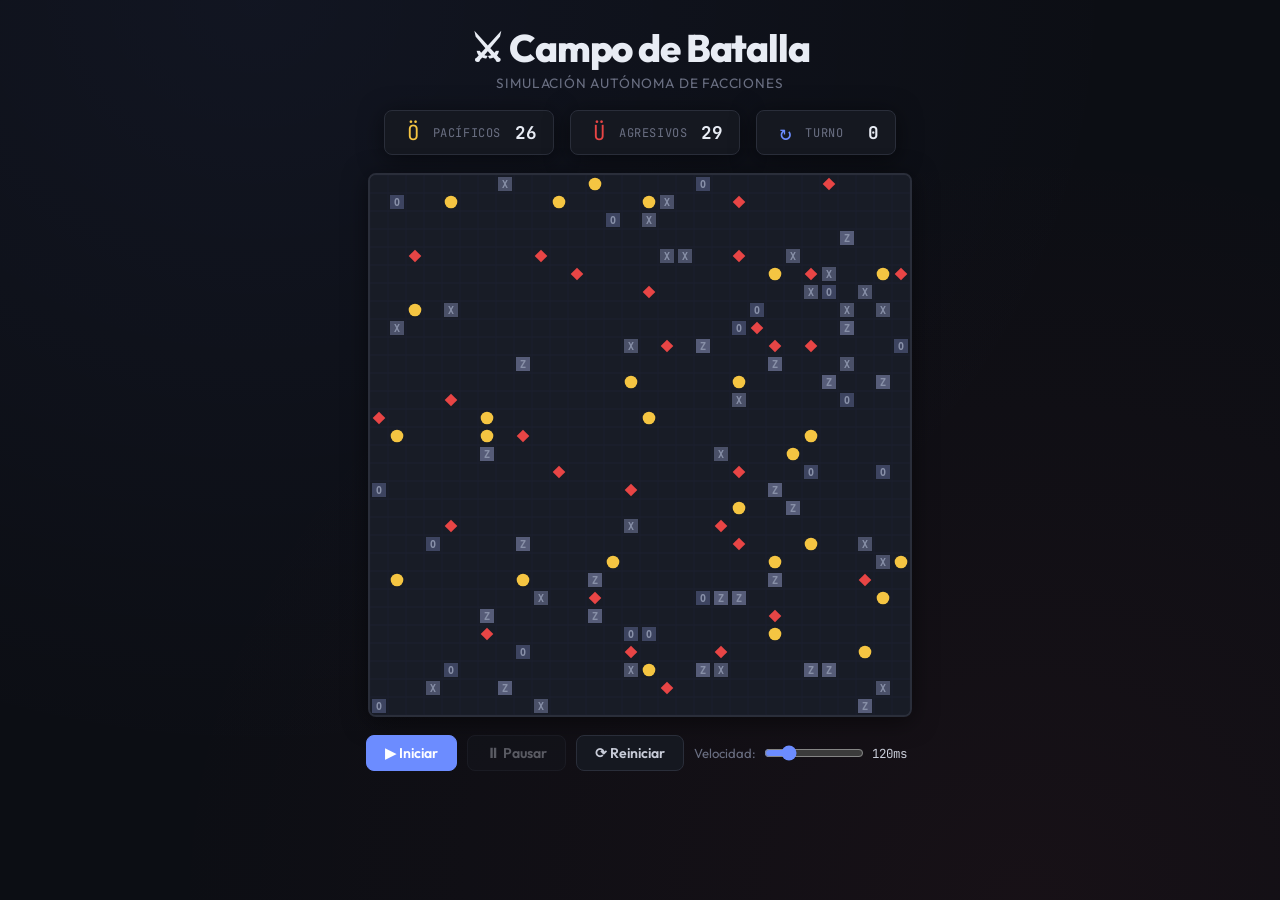
==== index.html @ 3de3e0c7 "first commit" ====
<!DOCTYPE html>
<html lang="es">
<head>
    <meta charset="UTF-8">
    <meta name="viewport" content="width=device-width, initial-scale=1.0">
    <title>Campo de Batalla — Simulación</title>
    <link rel="stylesheet" href="styles.css">
</head>
<body>
    <div id="app">
        <header id="cabecera">
            <h1>⚔ Campo de Batalla</h1>
            <p class="subtitulo">Simulación autónoma de facciones</p>
        </header>

        <div id="panel-info">
            <div class="stat stat-buenos">
                <span class="stat-icono">Ö</span>
                <span class="stat-label">Pacíficos</span>
                <span id="cont-buenos" class="stat-valor">0</span>
            </div>
            <div class="stat stat-malos">
                <span class="stat-icono">Ü</span>
                <span class="stat-label">Agresivos</span>
                <span id="cont-malos" class="stat-valor">0</span>
            </div>
            <div class="stat stat-turno">
                <span class="stat-icono">↻</span>
                <span class="stat-label">Turno</span>
                <span id="cont-turno" class="stat-valor">0</span>
            </div>
        </div>

        <canvas id="tablero"></canvas>

        <div id="controles">
            <button id="btn-inicio" class="btn btn-primario">▶ Iniciar</button>
            <button id="btn-pausa" class="btn" disabled>⏸ Pausar</button>
            <button id="btn-reiniciar" class="btn">⟳ Reiniciar</button>
            <div class="control-velocidad">
                <label for="velocidad">Velocidad:</label>
                <input type="range" id="velocidad" min="20" max="500" value="120" step="10">
                <span id="vel-valor">120ms</span>
            </div>
        </div>

        <div id="mensaje-final" class="oculto"></div>
    </div>

    <script src="main.js"></script>
</body>
</html>
---- styles.css ----
/* styles.css — Campo de Batalla */

/* ============================
   Tipografía y variables
   ============================ */
@import url('https://fonts.googleapis.com/css2?family=JetBrains+Mono:wght@400;700&family=Outfit:wght@400;600;800&display=swap');

:root {
    --color-fondo: #0c0e14;
    --color-superficie: #151820;
    --color-borde: #2a2e3a;
    --color-texto: #c8ccd8;
    --color-titulo: #e8ecf4;
    --color-buenos: #f5c542;
    --color-buenos-brillo: #ffe066;
    --color-malos: #e84545;
    --color-malos-brillo: #ff6b6b;
    --color-obstaculo: #4a5068;
    --color-vacio: #181c26;
    --color-celda-borde: #1e2230;
    --color-acento: #6c8cff;
    --radio: 8px;
    --sombra: 0 4px 24px rgba(0,0,0,0.5);
}

* {
    margin: 0;
    padding: 0;
    box-sizing: border-box;
}

body {
    font-family: 'Outfit', sans-serif;
    background: var(--color-fondo);
    color: var(--color-texto);
    min-height: 100vh;
    display: flex;
    justify-content: center;
    align-items: flex-start;
    padding: 24px 12px;
    background-image:
        radial-gradient(ellipse at 20% 0%, rgba(108,140,255,0.06) 0%, transparent 60%),
        radial-gradient(ellipse at 80% 100%, rgba(232,69,69,0.05) 0%, transparent 60%);
}

/* ============================
   Contenedor principal
   ============================ */
#app {
    display: flex;
    flex-direction: column;
    align-items: center;
    gap: 18px;
    max-width: 700px;
    width: 100%;
}

/* ============================
   Cabecera
   ============================ */
#cabecera {
    text-align: center;
}

#cabecera h1 {
    font-family: 'Outfit', sans-serif;
    font-weight: 800;
    font-size: clamp(1.6rem, 4vw, 2.4rem);
    color: var(--color-titulo);
    letter-spacing: -0.03em;
}

.subtitulo {
    font-size: 0.85rem;
    color: #6a6f82;
    margin-top: 2px;
    letter-spacing: 0.06em;
    text-transform: uppercase;
}

/* ============================
   Panel de estadísticas
   ============================ */
#panel-info {
    display: flex;
    gap: 16px;
    flex-wrap: wrap;
    justify-content: center;
}

.stat {
    display: flex;
    align-items: center;
    gap: 8px;
    background: var(--color-superficie);
    border: 1px solid var(--color-borde);
    border-radius: var(--radio);
    padding: 8px 16px;
    font-family: 'JetBrains Mono', monospace;
    font-size: 0.9rem;
    box-shadow: var(--sombra);
}

.stat-icono {
    font-size: 1.3rem;
    width: 24px;
    text-align: center;
}

.stat-buenos .stat-icono { color: var(--color-buenos); }
.stat-malos .stat-icono  { color: var(--color-malos); }
.stat-turno .stat-icono  { color: var(--color-acento); }

.stat-label {
    color: #6a6f82;
    font-size: 0.75rem;
    text-transform: uppercase;
    letter-spacing: 0.05em;
}

.stat-valor {
    font-weight: 700;
    font-size: 1.1rem;
    color: var(--color-titulo);
    min-width: 28px;
    text-align: right;
}

/* ============================
   Canvas del tablero
   ============================ */
#tablero {
    border: 2px solid var(--color-borde);
    border-radius: var(--radio);
    box-shadow: var(--sombra);
    background: var(--color-vacio);
    max-width: 100%;
    cursor: default;
    image-rendering: pixelated;
}

/* ============================
   Controles
   ============================ */
#controles {
    display: flex;
    gap: 10px;
    flex-wrap: wrap;
    align-items: center;
    justify-content: center;
}

.btn {
    font-family: 'Outfit', sans-serif;
    font-weight: 600;
    font-size: 0.88rem;
    border: 1px solid var(--color-borde);
    border-radius: var(--radio);
    background: var(--color-superficie);
    color: var(--color-texto);
    padding: 8px 18px;
    cursor: pointer;
    transition: background 0.15s, border-color 0.15s, color 0.15s;
}

.btn:hover:not(:disabled) {
    background: #1e2230;
    border-color: #3a3f52;
    color: var(--color-titulo);
}

.btn:disabled {
    opacity: 0.4;
    cursor: not-allowed;
}

.btn-primario {
    background: var(--color-acento);
    color: #fff;
    border-color: var(--color-acento);
}

.btn-primario:hover:not(:disabled) {
    background: #5a7aee;
    border-color: #5a7aee;
    color: #fff;
}

.control-velocidad {
    display: flex;
    align-items: center;
    gap: 8px;
    font-size: 0.82rem;
    color: #6a6f82;
}

.control-velocidad input[type="range"] {
    accent-color: var(--color-acento);
    width: 100px;
}

#vel-valor {
    font-family: 'JetBrains Mono', monospace;
    font-size: 0.78rem;
    min-width: 42px;
    color: var(--color-texto);
}

/* ============================
   Mensaje final
   ============================ */
#mensaje-final {
    font-weight: 700;
    font-size: 1.2rem;
    padding: 14px 28px;
    border-radius: var(--radio);
    text-align: center;
    animation: aparecer 0.4s ease-out;
}

#mensaje-final.oculto {
    display: none;
}

#mensaje-final.victoria-buenos {
    color: var(--color-buenos);
    background: rgba(245,197,66,0.1);
    border: 1px solid rgba(245,197,66,0.3);
}

#mensaje-final.victoria-malos {
    color: var(--color-malos);
    background: rgba(232,69,69,0.1);
    border: 1px solid rgba(232,69,69,0.3);
}

#mensaje-final.empate {
    color: var(--color-acento);
    background: rgba(108,140,255,0.1);
    border: 1px solid rgba(108,140,255,0.3);
}

@keyframes aparecer {
    from { opacity: 0; transform: translateY(8px); }
    to   { opacity: 1; transform: translateY(0); }
}

/* ============================
   Responsivo
   ============================ */
@media (max-width: 500px) {
    body { padding: 12px 6px; }
    .stat { padding: 6px 10px; font-size: 0.8rem; }
    .btn { padding: 6px 12px; font-size: 0.8rem; }
    .control-velocidad input[type="range"] { width: 70px; }
}
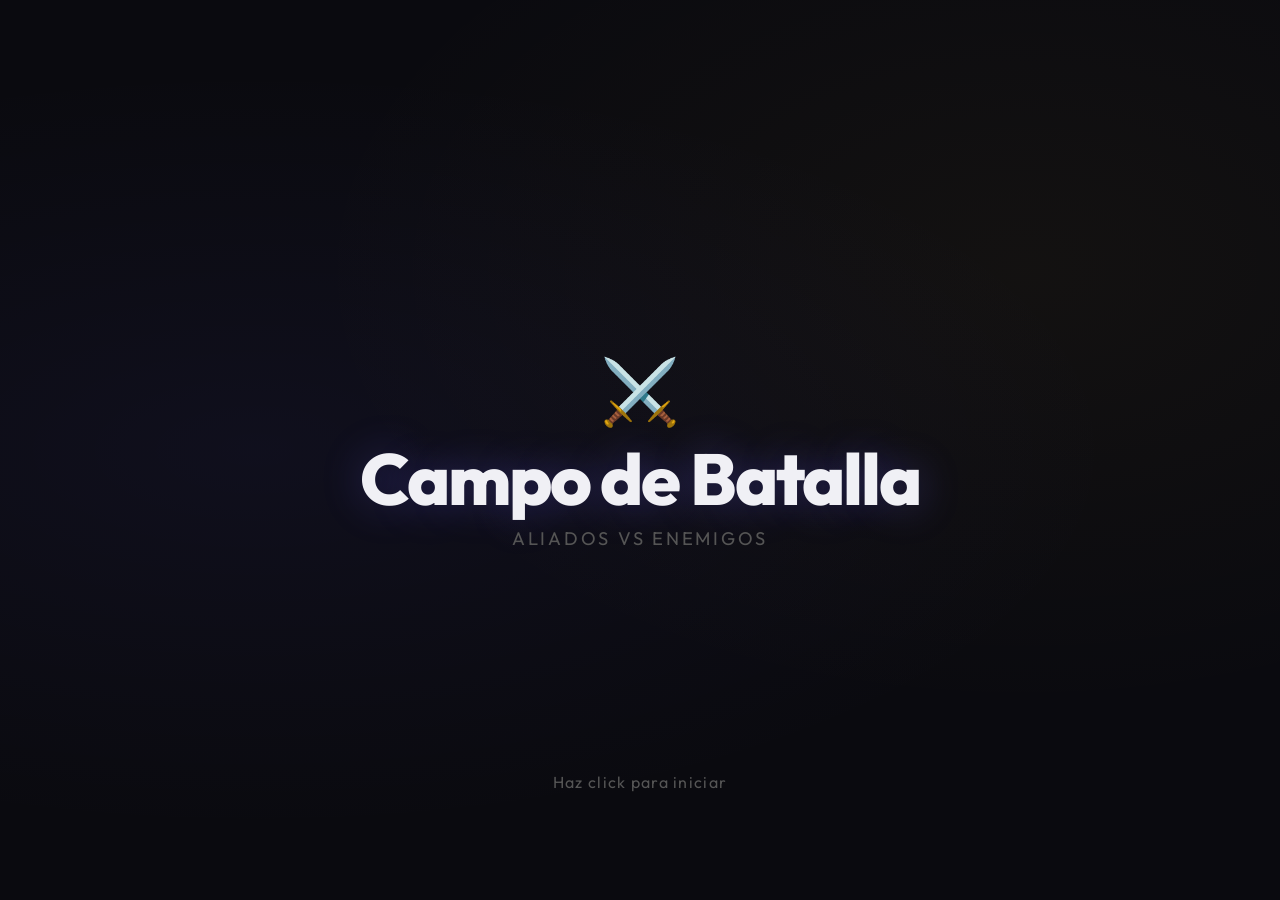
==== commit 99771d4f: "menu seleccion de juego" ====
--- a/index.html
+++ b/index.html
@@ -3,48 +3,86 @@
 <head>
     <meta charset="UTF-8">
     <meta name="viewport" content="width=device-width, initial-scale=1.0">
-    <title>Campo de Batalla — Simulación</title>
+    <title>⚔️ Campo de Batalla</title>
     <link rel="stylesheet" href="styles.css">
 </head>
 <body>
-    <div id="app">
-        <header id="cabecera">
-            <h1>⚔ Campo de Batalla</h1>
-            <p class="subtitulo">Simulación autónoma de facciones</p>
-        </header>
 
-        <div id="panel-info">
-            <div class="stat stat-buenos">
-                <span class="stat-icono">Ö</span>
-                <span class="stat-label">Pacíficos</span>
-                <span id="cont-buenos" class="stat-valor">0</span>
+    <!-- ════════════════════════════════════════════════════ -->
+    <!-- PANTALLA 1: Título inicial                          -->
+    <!-- ════════════════════════════════════════════════════ -->
+    <div id="pantalla-titulo" class="pantalla activa">
+        <div class="titulo-contenido">
+            <div class="titulo-icono">⚔️</div>
+            <h1 class="titulo-principal">Campo de Batalla</h1>
+            <p class="titulo-subtitulo">Aliados vs Enemigos</p>
+        </div>
+        <p class="titulo-click">Haz click para iniciar</p>
+    </div>
+
+    <!-- ════════════════════════════════════════════════════ -->
+    <!-- PANTALLA 2: Selección de modo                       -->
+    <!-- ════════════════════════════════════════════════════ -->
+    <div id="pantalla-modos" class="pantalla">
+        <div class="modos-contenido">
+            <h2 class="modos-titulo">Selecciona modo de juego</h2>
+
+            <div class="modos-selector">
+                <button id="btn-modo-prev" class="flecha-modo" aria-label="Modo anterior">‹</button>
+                <div class="modo-actual">
+                    <span id="modo-nombre" class="modo-nombre"></span>
+                    <p id="modo-descripcion" class="modo-descripcion"></p>
+                </div>
+                <button id="btn-modo-next" class="flecha-modo" aria-label="Modo siguiente">›</button>
             </div>
-            <div class="stat stat-malos">
-                <span class="stat-icono">Ü</span>
-                <span class="stat-label">Agresivos</span>
-                <span id="cont-malos" class="stat-valor">0</span>
+
+            <div class="modos-indicadores" id="modos-indicadores"></div>
+
+            <button id="btn-jugar" class="btn-jugar">Jugar</button>
+        </div>
+    </div>
+
+    <!-- ════════════════════════════════════════════════════ -->
+    <!-- PANTALLA 3: Juego principal                         -->
+    <!-- ════════════════════════════════════════════════════ -->
+    <div id="pantalla-juego" class="pantalla">
+        <div id="app">
+            <header id="cabecera">
+                <h1>⚔️ Campo de Batalla</h1>
+                <p class="subtitulo">Aliados vs Enemigos — simulación de combate por turnos</p>
+            </header>
+
+            <div id="panel-info">
+                <div class="contador aliados">
+                    <span class="etiqueta">🟡 Aliados</span>
+                    <span id="cuenta-aliados" class="valor">0</span>
+                </div>
+                <div class="contador turno-info">
+                    <span class="etiqueta">Turno</span>
+                    <span id="cuenta-turno" class="valor">0</span>
+                </div>
+                <div class="contador enemigos">
+                    <span class="etiqueta">🔴 Enemigos</span>
+                    <span id="cuenta-enemigos" class="valor">0</span>
+                </div>
             </div>
-            <div class="stat stat-turno">
-                <span class="stat-icono">↻</span>
-                <span class="stat-label">Turno</span>
-                <span id="cont-turno" class="stat-valor">0</span>
+
+            <canvas id="tablero"></canvas>
+
+            <div id="controles">
+                <button id="btn-iniciar">▶ Iniciar</button>
+                <button id="btn-pausar" disabled>⏸ Pausar</button>
+                <button id="btn-reiniciar">🔄 Reiniciar</button>
+                <button id="btn-menu">🏠 Menú</button>
+                <label class="control-velocidad">
+                    Velocidad:
+                    <input type="range" id="rango-velocidad" min="20" max="500" value="100" step="10">
+                    <span id="texto-velocidad">100ms</span>
+                </label>
             </div>
+
+            <div id="mensaje-final" class="oculto"></div>
         </div>
-
-        <canvas id="tablero"></canvas>
-
-        <div id="controles">
-            <button id="btn-inicio" class="btn btn-primario">▶ Iniciar</button>
-            <button id="btn-pausa" class="btn" disabled>⏸ Pausar</button>
-            <button id="btn-reiniciar" class="btn">⟳ Reiniciar</button>
-            <div class="control-velocidad">
-                <label for="velocidad">Velocidad:</label>
-                <input type="range" id="velocidad" min="20" max="500" value="120" step="10">
-                <span id="vel-valor">120ms</span>
-            </div>
-        </div>
-
-        <div id="mensaje-final" class="oculto"></div>
     </div>
 
     <script src="main.js"></script>
--- a/styles.css
+++ b/styles.css
@@ -1,29 +1,29 @@
 /* styles.css — Campo de Batalla */
 
-/* ============================
-   Tipografía y variables
-   ============================ */
 @import url('https://fonts.googleapis.com/css2?family=JetBrains+Mono:wght@400;700&family=Outfit:wght@400;600;800&display=swap');
 
+/* ── Variables ─────────────────────────────────────────── */
 :root {
-    --color-fondo: #0c0e14;
-    --color-superficie: #151820;
-    --color-borde: #2a2e3a;
-    --color-texto: #c8ccd8;
-    --color-titulo: #e8ecf4;
-    --color-buenos: #f5c542;
-    --color-buenos-brillo: #ffe066;
-    --color-malos: #e84545;
-    --color-malos-brillo: #ff6b6b;
-    --color-obstaculo: #4a5068;
-    --color-vacio: #181c26;
-    --color-celda-borde: #1e2230;
-    --color-acento: #6c8cff;
-    --radio: 8px;
-    --sombra: 0 4px 24px rgba(0,0,0,0.5);
-}
-
-* {
+    --fondo: #0a0a0f;
+    --fondo-panel: #12121a;
+    --borde: #1e1e2e;
+    --texto: #c8c8d4;
+    --texto-claro: #f0f0f5;
+    --aliado: #f5c842;
+    --aliado-brillo: #ffe06688;
+    --enemigo: #e84545;
+    --enemigo-brillo: #ff555588;
+    --obstaculo: #3a3a52;
+    --acento: #6c63ff;
+    --acento-hover: #8b83ff;
+    --exito: #42f5a0;
+    --derrota: #e84545;
+    --radio: 10px;
+    --sombra: 0 4px 24px rgba(0, 0, 0, 0.5);
+}
+
+/* ── Reset y base ──────────────────────────────────────── */
+*, *::before, *::after {
     margin: 0;
     padding: 0;
     box-sizing: border-box;
@@ -31,33 +31,260 @@
 
 body {
     font-family: 'Outfit', sans-serif;
-    background: var(--color-fondo);
-    color: var(--color-texto);
+    background: var(--fondo);
+    color: var(--texto);
     min-height: 100vh;
-    display: flex;
+    overflow: hidden;
+    background-image:
+        radial-gradient(ellipse at 20% 50%, rgba(108, 99, 255, 0.06) 0%, transparent 60%),
+        radial-gradient(ellipse at 80% 30%, rgba(245, 200, 66, 0.04) 0%, transparent 50%);
+}
+
+/* ══════════════════════════════════════════════════════════
+   SISTEMA DE PANTALLAS
+   ══════════════════════════════════════════════════════════ */
+
+.pantalla {
+    position: fixed;
+    inset: 0;
+    display: flex;
+    flex-direction: column;
     justify-content: center;
-    align-items: flex-start;
-    padding: 24px 12px;
-    background-image:
-        radial-gradient(ellipse at 20% 0%, rgba(108,140,255,0.06) 0%, transparent 60%),
-        radial-gradient(ellipse at 80% 100%, rgba(232,69,69,0.05) 0%, transparent 60%);
-}
-
-/* ============================
-   Contenedor principal
-   ============================ */
+    align-items: center;
+    opacity: 0;
+    visibility: hidden;
+    transition: opacity 0.5s ease, visibility 0.5s ease;
+    z-index: 1;
+}
+
+.pantalla.activa {
+    opacity: 1;
+    visibility: visible;
+    z-index: 10;
+}
+
+/* ══════════════════════════════════════════════════════════
+   PANTALLA 1 — TÍTULO INICIAL
+   ══════════════════════════════════════════════════════════ */
+
+#pantalla-titulo {
+    cursor: pointer;
+    user-select: none;
+    padding: 2rem;
+}
+
+.titulo-contenido {
+    text-align: center;
+    animation: fadeInUp 1.2s ease-out both;
+}
+
+.titulo-icono {
+    font-size: 4rem;
+    margin-bottom: 0.5rem;
+    animation: flotar 3s ease-in-out infinite;
+}
+
+.titulo-principal {
+    font-family: 'Outfit', sans-serif;
+    font-weight: 800;
+    font-size: clamp(2.5rem, 7vw, 4.5rem);
+    color: var(--texto-claro);
+    letter-spacing: -0.03em;
+    line-height: 1.1;
+    text-shadow: 0 0 40px rgba(108, 99, 255, 0.3);
+}
+
+.titulo-subtitulo {
+    font-size: clamp(0.9rem, 2.5vw, 1.15rem);
+    color: #555;
+    margin-top: 0.6rem;
+    letter-spacing: 0.15em;
+    text-transform: uppercase;
+}
+
+.titulo-click {
+    position: absolute;
+    bottom: 12vh;
+    left: 0;
+    right: 0;
+    text-align: center;
+    font-size: clamp(0.85rem, 2vw, 1rem);
+    color: #555;
+    letter-spacing: 0.08em;
+    animation: parpadeo 2.5s ease-in-out infinite, fadeIn 2s 0.8s ease-out both;
+}
+
+/* ══════════════════════════════════════════════════════════
+   PANTALLA 2 — SELECCIÓN DE MODO
+   ══════════════════════════════════════════════════════════ */
+
+#pantalla-modos {
+    padding: 2rem;
+}
+
+.modos-contenido {
+    display: flex;
+    flex-direction: column;
+    align-items: center;
+    gap: 2rem;
+    max-width: 500px;
+    width: 100%;
+}
+
+.modos-titulo {
+    font-family: 'Outfit', sans-serif;
+    font-weight: 800;
+    font-size: clamp(1.3rem, 4vw, 1.8rem);
+    color: var(--texto-claro);
+    text-align: center;
+    letter-spacing: -0.01em;
+    animation: fadeInUp 0.5s ease-out both;
+}
+
+/* ── Selector con flechas ─────────────────────────────── */
+.modos-selector {
+    display: flex;
+    align-items: center;
+    gap: 1rem;
+    width: 100%;
+    animation: fadeInUp 0.5s 0.1s ease-out both;
+}
+
+.flecha-modo {
+    flex-shrink: 0;
+    width: 48px;
+    height: 48px;
+    display: flex;
+    align-items: center;
+    justify-content: center;
+    border: 1px solid var(--borde);
+    border-radius: 50%;
+    background: var(--fondo-panel);
+    color: var(--texto-claro);
+    font-size: 1.6rem;
+    font-weight: 300;
+    cursor: pointer;
+    transition: all 0.25s ease;
+    line-height: 1;
+    padding: 0;
+    font-family: 'Outfit', sans-serif;
+}
+
+.flecha-modo:hover {
+    background: var(--acento);
+    border-color: var(--acento);
+    transform: scale(1.1);
+    box-shadow: 0 0 20px rgba(108, 99, 255, 0.3);
+}
+
+.flecha-modo:active {
+    transform: scale(0.95);
+}
+
+.modo-actual {
+    flex: 1;
+    text-align: center;
+    min-height: 90px;
+    display: flex;
+    flex-direction: column;
+    justify-content: center;
+    background: var(--fondo-panel);
+    border: 1px solid var(--borde);
+    border-radius: var(--radio);
+    padding: 1rem 1.2rem;
+    transition: border-color 0.3s ease;
+}
+
+.modo-actual:hover {
+    border-color: #2e2e44;
+}
+
+.modo-nombre {
+    font-family: 'Outfit', sans-serif;
+    font-weight: 700;
+    font-size: clamp(1.1rem, 3vw, 1.4rem);
+    color: var(--acento);
+    display: block;
+    margin-bottom: 0.3rem;
+    transition: opacity 0.2s ease;
+}
+
+.modo-descripcion {
+    font-size: clamp(0.75rem, 2vw, 0.85rem);
+    color: #666;
+    line-height: 1.4;
+    transition: opacity 0.2s ease;
+}
+
+/* ── Indicadores de página (dots) ─────────────────────── */
+.modos-indicadores {
+    display: flex;
+    gap: 0.5rem;
+    justify-content: center;
+    animation: fadeInUp 0.5s 0.15s ease-out both;
+}
+
+.indicador-dot {
+    width: 8px;
+    height: 8px;
+    border-radius: 50%;
+    background: var(--borde);
+    transition: all 0.3s ease;
+}
+
+.indicador-dot.activo {
+    background: var(--acento);
+    box-shadow: 0 0 8px rgba(108, 99, 255, 0.5);
+    transform: scale(1.25);
+}
+
+/* ── Botón Jugar ──────────────────────────────────────── */
+.btn-jugar {
+    font-family: 'Outfit', sans-serif;
+    font-weight: 700;
+    font-size: 1.1rem;
+    padding: 0.8rem 3rem;
+    border: none;
+    border-radius: var(--radio);
+    background: var(--acento);
+    color: #fff;
+    cursor: pointer;
+    transition: all 0.3s ease;
+    letter-spacing: 0.04em;
+    animation: fadeInUp 0.5s 0.25s ease-out both;
+}
+
+.btn-jugar:hover {
+    background: var(--acento-hover);
+    transform: translateY(-2px);
+    box-shadow: 0 8px 30px rgba(108, 99, 255, 0.35);
+}
+
+.btn-jugar:active {
+    transform: translateY(0);
+}
+
+/* ══════════════════════════════════════════════════════════
+   PANTALLA 3 — JUEGO PRINCIPAL
+   ══════════════════════════════════════════════════════════ */
+
+#pantalla-juego {
+    overflow-y: auto;
+    padding: 1rem;
+}
+
+/* ── Contenedor principal ──────────────────────────────── */
 #app {
     display: flex;
     flex-direction: column;
     align-items: center;
-    gap: 18px;
+    gap: 1rem;
     max-width: 700px;
     width: 100%;
-}
-
-/* ============================
-   Cabecera
-   ============================ */
+    animation: fadeInUp 0.6s ease-out both;
+}
+
+/* ── Cabecera ──────────────────────────────────────────── */
 #cabecera {
     text-align: center;
 }
@@ -65,192 +292,186 @@
 #cabecera h1 {
     font-family: 'Outfit', sans-serif;
     font-weight: 800;
-    font-size: clamp(1.6rem, 4vw, 2.4rem);
-    color: var(--color-titulo);
-    letter-spacing: -0.03em;
+    font-size: 1.8rem;
+    color: var(--texto-claro);
+    letter-spacing: -0.02em;
 }
 
 .subtitulo {
     font-size: 0.85rem;
-    color: #6a6f82;
-    margin-top: 2px;
-    letter-spacing: 0.06em;
-    text-transform: uppercase;
-}
-
-/* ============================
-   Panel de estadísticas
-   ============================ */
+    color: #666;
+    margin-top: 0.2rem;
+}
+
+/* ── Panel de información ──────────────────────────────── */
 #panel-info {
     display: flex;
-    gap: 16px;
-    flex-wrap: wrap;
-    justify-content: center;
-}
-
-.stat {
-    display: flex;
-    align-items: center;
-    gap: 8px;
-    background: var(--color-superficie);
-    border: 1px solid var(--color-borde);
-    border-radius: var(--radio);
-    padding: 8px 16px;
-    font-family: 'JetBrains Mono', monospace;
-    font-size: 0.9rem;
-    box-shadow: var(--sombra);
-}
-
-.stat-icono {
-    font-size: 1.3rem;
-    width: 24px;
-    text-align: center;
-}
-
-.stat-buenos .stat-icono { color: var(--color-buenos); }
-.stat-malos .stat-icono  { color: var(--color-malos); }
-.stat-turno .stat-icono  { color: var(--color-acento); }
-
-.stat-label {
-    color: #6a6f82;
+    justify-content: space-between;
+    width: 100%;
+    gap: 0.5rem;
+}
+
+.contador {
+    flex: 1;
+    display: flex;
+    flex-direction: column;
+    align-items: center;
+    background: var(--fondo-panel);
+    border: 1px solid var(--borde);
+    border-radius: var(--radio);
+    padding: 0.6rem 0.8rem;
+    transition: border-color 0.3s;
+}
+
+.contador .etiqueta {
     font-size: 0.75rem;
     text-transform: uppercase;
-    letter-spacing: 0.05em;
-}
-
-.stat-valor {
+    letter-spacing: 0.08em;
+    color: #888;
+}
+
+.contador .valor {
+    font-family: 'JetBrains Mono', monospace;
+    font-size: 1.5rem;
     font-weight: 700;
-    font-size: 1.1rem;
-    color: var(--color-titulo);
-    min-width: 28px;
-    text-align: right;
-}
-
-/* ============================
-   Canvas del tablero
-   ============================ */
+    color: var(--texto-claro);
+}
+
+.aliados .valor { color: var(--aliado); }
+.enemigos .valor { color: var(--enemigo); }
+
+/* ── Canvas ────────────────────────────────────────────── */
 #tablero {
-    border: 2px solid var(--color-borde);
+    border: 2px solid var(--borde);
     border-radius: var(--radio);
     box-shadow: var(--sombra);
-    background: var(--color-vacio);
-    max-width: 100%;
-    cursor: default;
+    background: var(--fondo-panel);
     image-rendering: pixelated;
-}
-
-/* ============================
-   Controles
-   ============================ */
+    width: 100%;
+    max-width: 600px;
+    aspect-ratio: 1;
+}
+
+/* ── Controles ─────────────────────────────────────────── */
 #controles {
     display: flex;
-    gap: 10px;
     flex-wrap: wrap;
-    align-items: center;
+    gap: 0.5rem;
     justify-content: center;
-}
-
-.btn {
+    align-items: center;
+}
+
+button {
     font-family: 'Outfit', sans-serif;
     font-weight: 600;
-    font-size: 0.88rem;
-    border: 1px solid var(--color-borde);
-    border-radius: var(--radio);
-    background: var(--color-superficie);
-    color: var(--color-texto);
-    padding: 8px 18px;
+    font-size: 0.85rem;
+    padding: 0.55rem 1.2rem;
+    border: 1px solid var(--borde);
+    border-radius: var(--radio);
+    background: var(--fondo-panel);
+    color: var(--texto-claro);
     cursor: pointer;
-    transition: background 0.15s, border-color 0.15s, color 0.15s;
-}
-
-.btn:hover:not(:disabled) {
-    background: #1e2230;
-    border-color: #3a3f52;
-    color: var(--color-titulo);
-}
-
-.btn:disabled {
-    opacity: 0.4;
+    transition: all 0.2s;
+}
+
+button:hover:not(:disabled) {
+    background: var(--acento);
+    border-color: var(--acento);
+    transform: translateY(-1px);
+}
+
+button:disabled {
+    opacity: 0.35;
     cursor: not-allowed;
 }
 
-.btn-primario {
-    background: var(--color-acento);
-    color: #fff;
-    border-color: var(--color-acento);
-}
-
-.btn-primario:hover:not(:disabled) {
-    background: #5a7aee;
-    border-color: #5a7aee;
-    color: #fff;
-}
-
 .control-velocidad {
     display: flex;
     align-items: center;
-    gap: 8px;
-    font-size: 0.82rem;
-    color: #6a6f82;
-}
-
-.control-velocidad input[type="range"] {
-    accent-color: var(--color-acento);
-    width: 100px;
-}
-
-#vel-valor {
+    gap: 0.5rem;
+    font-size: 0.8rem;
+    color: #888;
+}
+
+#rango-velocidad {
+    width: 90px;
+    accent-color: var(--acento);
+}
+
+#texto-velocidad {
     font-family: 'JetBrains Mono', monospace;
-    font-size: 0.78rem;
-    min-width: 42px;
-    color: var(--color-texto);
-}
-
-/* ============================
-   Mensaje final
-   ============================ */
+    font-size: 0.75rem;
+    min-width: 3.5em;
+}
+
+/* ── Mensaje final ─────────────────────────────────────── */
 #mensaje-final {
-    font-weight: 700;
-    font-size: 1.2rem;
-    padding: 14px 28px;
+    font-family: 'Outfit', sans-serif;
+    font-weight: 800;
+    font-size: 1.4rem;
+    padding: 0.8rem 1.6rem;
     border-radius: var(--radio);
     text-align: center;
     animation: aparecer 0.4s ease-out;
 }
 
-#mensaje-final.oculto {
-    display: none;
-}
-
-#mensaje-final.victoria-buenos {
-    color: var(--color-buenos);
-    background: rgba(245,197,66,0.1);
-    border: 1px solid rgba(245,197,66,0.3);
-}
-
-#mensaje-final.victoria-malos {
-    color: var(--color-malos);
-    background: rgba(232,69,69,0.1);
-    border: 1px solid rgba(232,69,69,0.3);
-}
-
-#mensaje-final.empate {
-    color: var(--color-acento);
-    background: rgba(108,140,255,0.1);
-    border: 1px solid rgba(108,140,255,0.3);
+#mensaje-final.victoria {
+    color: var(--exito);
+    background: rgba(66, 245, 160, 0.08);
+    border: 1px solid rgba(66, 245, 160, 0.25);
+}
+
+#mensaje-final.derrota {
+    color: var(--derrota);
+    background: rgba(232, 69, 69, 0.08);
+    border: 1px solid rgba(232, 69, 69, 0.25);
+}
+
+.oculto {
+    display: none !important;
+}
+
+/* ══════════════════════════════════════════════════════════
+   ANIMACIONES (keyframes)
+   ══════════════════════════════════════════════════════════ */
+
+@keyframes fadeIn {
+    from { opacity: 0; }
+    to   { opacity: 1; }
+}
+
+@keyframes fadeInUp {
+    from { opacity: 0; transform: translateY(20px); }
+    to   { opacity: 1; transform: translateY(0); }
 }
 
 @keyframes aparecer {
-    from { opacity: 0; transform: translateY(8px); }
-    to   { opacity: 1; transform: translateY(0); }
-}
-
-/* ============================
-   Responsivo
-   ============================ */
+    from { opacity: 0; transform: scale(0.9); }
+    to   { opacity: 1; transform: scale(1); }
+}
+
+@keyframes parpadeo {
+    0%, 100% { opacity: 0.3; }
+    50%      { opacity: 1; }
+}
+
+@keyframes flotar {
+    0%, 100% { transform: translateY(0); }
+    50%      { transform: translateY(-8px); }
+}
+
+/* ══════════════════════════════════════════════════════════
+   RESPONSIVO
+   ══════════════════════════════════════════════════════════ */
+
 @media (max-width: 500px) {
-    body { padding: 12px 6px; }
-    .stat { padding: 6px 10px; font-size: 0.8rem; }
-    .btn { padding: 6px 12px; font-size: 0.8rem; }
-    .control-velocidad input[type="range"] { width: 70px; }
-}
+    #cabecera h1 { font-size: 1.3rem; }
+    .contador .valor { font-size: 1.2rem; }
+    #controles { gap: 0.35rem; }
+    button { padding: 0.45rem 0.8rem; font-size: 0.78rem; }
+
+    .flecha-modo { width: 40px; height: 40px; font-size: 1.3rem; }
+    .modo-actual { padding: 0.8rem; min-height: 75px; }
+    .btn-jugar { padding: 0.7rem 2rem; font-size: 1rem; }
+    .titulo-click { bottom: 8vh; }
+}
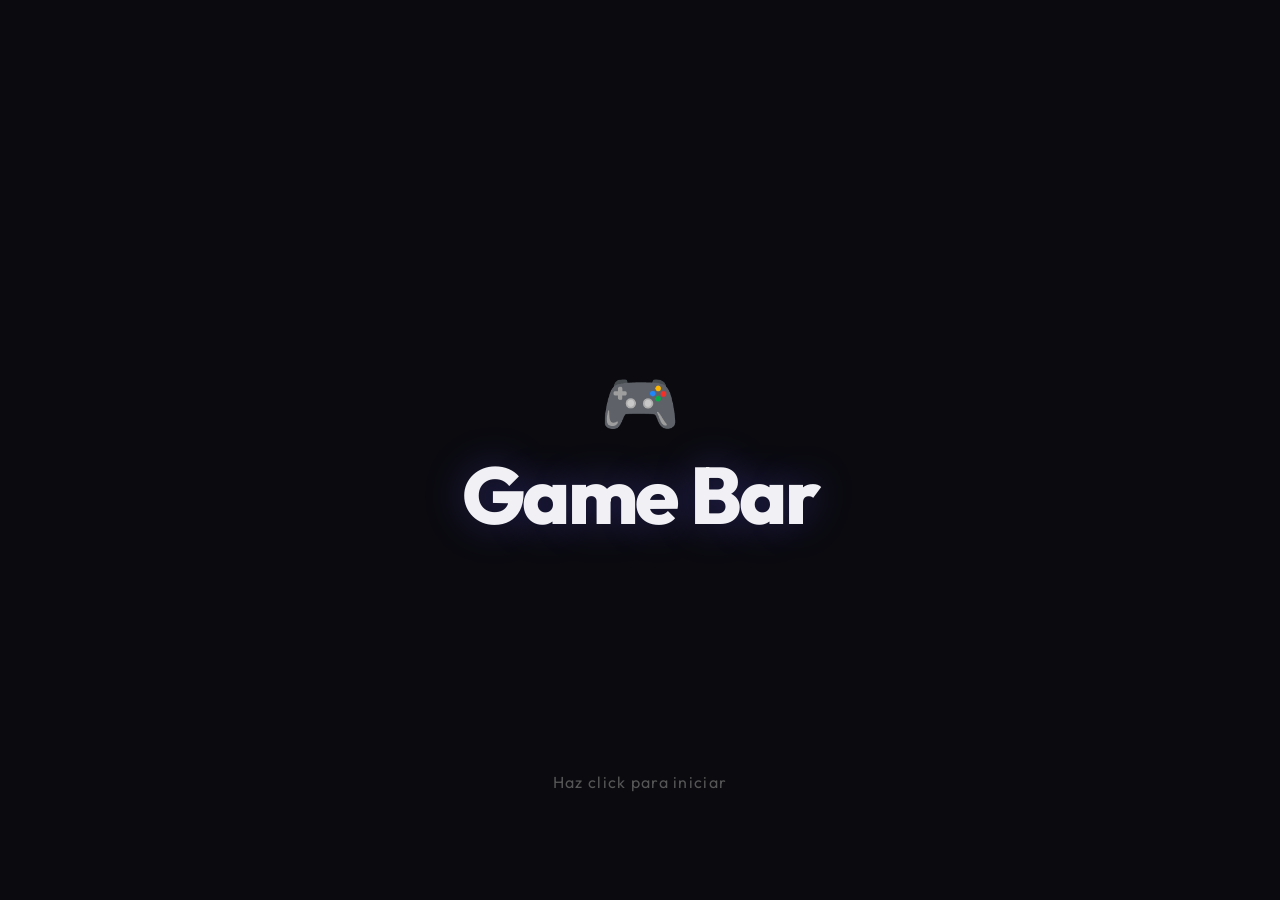
==== commit be09b261: "new W.I.P gamemode" ====
--- a/index.html
+++ b/index.html
@@ -3,30 +3,28 @@
 <head>
     <meta charset="UTF-8">
     <meta name="viewport" content="width=device-width, initial-scale=1.0">
-    <title>⚔️ Campo de Batalla</title>
+    <title>Game Bar</title>
     <link rel="stylesheet" href="styles.css">
 </head>
-<body>
+<body class="tema-default">
 
-    <!-- ════════════════════════════════════════════════════ -->
-    <!-- PANTALLA 1: Título inicial                          -->
-    <!-- ════════════════════════════════════════════════════ -->
+    <!-- ═══════════════════════════════════════════════════════
+         PANTALLA 1: Título inicial
+         ═══════════════════════════════════════════════════════ -->
     <div id="pantalla-titulo" class="pantalla activa">
         <div class="titulo-contenido">
-            <div class="titulo-icono">⚔️</div>
-            <h1 class="titulo-principal">Campo de Batalla</h1>
-            <p class="titulo-subtitulo">Aliados vs Enemigos</p>
+            <div class="titulo-icono">🎮</div>
+            <h1 class="titulo-principal">Game Bar</h1>
         </div>
         <p class="titulo-click">Haz click para iniciar</p>
     </div>
 
-    <!-- ════════════════════════════════════════════════════ -->
-    <!-- PANTALLA 2: Selección de modo                       -->
-    <!-- ════════════════════════════════════════════════════ -->
+    <!-- ═══════════════════════════════════════════════════════
+         PANTALLA 2: Selección de modo
+         ═══════════════════════════════════════════════════════ -->
     <div id="pantalla-modos" class="pantalla">
         <div class="modos-contenido">
             <h2 class="modos-titulo">Selecciona modo de juego</h2>
-
             <div class="modos-selector">
                 <button id="btn-modo-prev" class="flecha-modo" aria-label="Modo anterior">‹</button>
                 <div class="modo-actual">
@@ -35,23 +33,20 @@
                 </div>
                 <button id="btn-modo-next" class="flecha-modo" aria-label="Modo siguiente">›</button>
             </div>
-
             <div class="modos-indicadores" id="modos-indicadores"></div>
-
             <button id="btn-jugar" class="btn-jugar">Jugar</button>
         </div>
     </div>
 
-    <!-- ════════════════════════════════════════════════════ -->
-    <!-- PANTALLA 3: Juego principal                         -->
-    <!-- ════════════════════════════════════════════════════ -->
+    <!-- ═══════════════════════════════════════════════════════
+         PANTALLA 3: Juego Clásico
+         ═══════════════════════════════════════════════════════ -->
     <div id="pantalla-juego" class="pantalla">
         <div id="app">
             <header id="cabecera">
                 <h1>⚔️ Campo de Batalla</h1>
                 <p class="subtitulo">Aliados vs Enemigos — simulación de combate por turnos</p>
             </header>
-
             <div id="panel-info">
                 <div class="contador aliados">
                     <span class="etiqueta">🟡 Aliados</span>
@@ -66,9 +61,7 @@
                     <span id="cuenta-enemigos" class="valor">0</span>
                 </div>
             </div>
-
             <canvas id="tablero"></canvas>
-
             <div id="controles">
                 <button id="btn-iniciar">▶ Iniciar</button>
                 <button id="btn-pausar" disabled>⏸ Pausar</button>
@@ -80,8 +73,64 @@
                     <span id="texto-velocidad">100ms</span>
                 </label>
             </div>
+            <div id="mensaje-final" class="oculto"></div>
+        </div>
+    </div>
 
-            <div id="mensaje-final" class="oculto"></div>
+    <!-- ═══════════════════════════════════════════════════════
+         PANTALLA 4: Selección de personajes (Lotus)
+         ═══════════════════════════════════════════════════════ -->
+    <div id="pantalla-seleccion" class="pantalla">
+        <div class="seleccion-contenido">
+            <h2 class="seleccion-titulo">Elige tu equipo</h2>
+            <p class="seleccion-sub">Selecciona hasta <strong>6</strong> guerreros</p>
+
+            <div class="equipo-actual">
+                <span class="equipo-label">Equipo:</span>
+                <div id="equipo-slots" class="equipo-slots"></div>
+                <span id="equipo-contador" class="equipo-contador">0 / 6</span>
+            </div>
+
+            <div id="grid-personajes" class="grid-personajes"></div>
+
+            <div class="seleccion-acciones">
+                <button id="btn-confirmar-equipo" class="btn-jugar" disabled>Confirmar equipo</button>
+                <button id="btn-volver-modos" class="btn-secundario">← Volver</button>
+            </div>
+        </div>
+    </div>
+
+    <!-- ═══════════════════════════════════════════════════════
+         PANTALLA 5: Combate Lotus of the Damned
+         ═══════════════════════════════════════════════════════ -->
+    <div id="pantalla-combate" class="pantalla">
+        <div class="combate-layout">
+            <!-- Barra superior: info del jefe -->
+            <div class="jefe-panel">
+                <div class="jefe-info">
+                    <h2 class="jefe-nombre">🌸 Lotus Guardian</h2>
+                    <div class="jefe-barra-vida">
+                        <div id="jefe-vida-fill" class="jefe-vida-fill"></div>
+                        <span id="jefe-vida-texto" class="jefe-vida-texto"></span>
+                    </div>
+                </div>
+                <div id="jefe-efectos" class="jefe-efectos"></div>
+            </div>
+
+            <!-- Log de combate -->
+            <div id="combate-log" class="combate-log">
+                <p class="log-intro">El combate está a punto de comenzar...</p>
+            </div>
+
+            <!-- Equipo del jugador -->
+            <div id="equipo-combate" class="equipo-combate"></div>
+
+            <!-- Controles de combate -->
+            <div class="combate-controles">
+                <span id="turno-indicador" class="turno-indicador">Turno 0</span>
+                <button id="btn-atacar" class="btn-combate btn-atacar">⚔️ Atacar</button>
+                <button id="btn-combate-menu" class="btn-secundario">🏠 Menú</button>
+            </div>
         </div>
     </div>
 
--- a/styles.css
+++ b/styles.css
@@ -1,49 +1,65 @@
-/* styles.css — Campo de Batalla */
-
-@import url('https://fonts.googleapis.com/css2?family=JetBrains+Mono:wght@400;700&family=Outfit:wght@400;600;800&display=swap');
-
-/* ── Variables ─────────────────────────────────────────── */
+/* styles.css — Game Bar */
+
+@import url('https://fonts.googleapis.com/css2?family=JetBrains+Mono:wght@400;700&family=Outfit:wght@400;600;800&family=Noto+Serif+JP:wght@400;700&display=swap');
+
+/* ══════════════════════════════════════════════════════════
+   TEMAS — Variables por modo de juego
+   ══════════════════════════════════════════════════════════ */
+
+/* Tema por defecto / Clásico */
+.tema-default {
+    --t-fondo: #0a0a0f;
+    --t-fondo-panel: #12121a;
+    --t-borde: #1e1e2e;
+    --t-texto: #c8c8d4;
+    --t-texto-claro: #f0f0f5;
+    --t-acento: #6c63ff;
+    --t-acento-hover: #8b83ff;
+    --t-acento-glow: rgba(108, 99, 255, 0.3);
+}
+
+/* Tema Lotus of the Damned */
+.tema-lotus {
+    --t-fondo: #1a2210;
+    --t-fondo-panel: #222e16;
+    --t-borde: #3a5224;
+    --t-texto: #c5d4a8;
+    --t-texto-claro: #ecefe1;
+    --t-acento: #aacc24;
+    --t-acento-hover: #c2e63a;
+    --t-acento-glow: rgba(170, 204, 36, 0.3);
+}
+
+/* ══════════════════════════════════════════════════════════
+   VARIABLES GLOBALES (derivadas del tema)
+   ══════════════════════════════════════════════════════════ */
 :root {
-    --fondo: #0a0a0f;
-    --fondo-panel: #12121a;
-    --borde: #1e1e2e;
-    --texto: #c8c8d4;
-    --texto-claro: #f0f0f5;
     --aliado: #f5c842;
-    --aliado-brillo: #ffe06688;
     --enemigo: #e84545;
-    --enemigo-brillo: #ff555588;
-    --obstaculo: #3a3a52;
-    --acento: #6c63ff;
-    --acento-hover: #8b83ff;
     --exito: #42f5a0;
     --derrota: #e84545;
     --radio: 10px;
     --sombra: 0 4px 24px rgba(0, 0, 0, 0.5);
 }
 
-/* ── Reset y base ──────────────────────────────────────── */
-*, *::before, *::after {
-    margin: 0;
-    padding: 0;
-    box-sizing: border-box;
-}
+/* ══════════════════════════════════════════════════════════
+   RESET Y BASE
+   ══════════════════════════════════════════════════════════ */
+*, *::before, *::after { margin: 0; padding: 0; box-sizing: border-box; }
 
 body {
     font-family: 'Outfit', sans-serif;
-    background: var(--fondo);
-    color: var(--texto);
+    background: var(--t-fondo);
+    color: var(--t-texto);
     min-height: 100vh;
     overflow: hidden;
-    background-image:
-        radial-gradient(ellipse at 20% 50%, rgba(108, 99, 255, 0.06) 0%, transparent 60%),
-        radial-gradient(ellipse at 80% 30%, rgba(245, 200, 66, 0.04) 0%, transparent 50%);
+    /* Transición suave al cambiar de tema */
+    transition: background-color 0.8s ease, color 0.6s ease;
 }
 
 /* ══════════════════════════════════════════════════════════
    SISTEMA DE PANTALLAS
    ══════════════════════════════════════════════════════════ */
-
 .pantalla {
     position: fixed;
     inset: 0;
@@ -56,57 +72,28 @@
     transition: opacity 0.5s ease, visibility 0.5s ease;
     z-index: 1;
 }
-
-.pantalla.activa {
-    opacity: 1;
-    visibility: visible;
-    z-index: 10;
-}
-
-/* ══════════════════════════════════════════════════════════
-   PANTALLA 1 — TÍTULO INICIAL
-   ══════════════════════════════════════════════════════════ */
-
-#pantalla-titulo {
-    cursor: pointer;
-    user-select: none;
-    padding: 2rem;
-}
-
-.titulo-contenido {
-    text-align: center;
-    animation: fadeInUp 1.2s ease-out both;
-}
-
-.titulo-icono {
-    font-size: 4rem;
-    margin-bottom: 0.5rem;
-    animation: flotar 3s ease-in-out infinite;
-}
-
+.pantalla.activa { opacity: 1; visibility: visible; z-index: 10; }
+
+/* ══════════════════════════════════════════════════════════
+   PANTALLA 1 — TÍTULO
+   ══════════════════════════════════════════════════════════ */
+#pantalla-titulo { cursor: pointer; user-select: none; padding: 2rem; }
+
+.titulo-contenido { text-align: center; animation: fadeInUp 1.2s ease-out both; }
+.titulo-icono { font-size: 4rem; margin-bottom: 0.5rem; animation: flotar 3s ease-in-out infinite; }
 .titulo-principal {
     font-family: 'Outfit', sans-serif;
     font-weight: 800;
-    font-size: clamp(2.5rem, 7vw, 4.5rem);
-    color: var(--texto-claro);
+    font-size: clamp(2.8rem, 8vw, 5rem);
+    color: var(--t-texto-claro);
     letter-spacing: -0.03em;
     line-height: 1.1;
-    text-shadow: 0 0 40px rgba(108, 99, 255, 0.3);
-}
-
-.titulo-subtitulo {
-    font-size: clamp(0.9rem, 2.5vw, 1.15rem);
-    color: #555;
-    margin-top: 0.6rem;
-    letter-spacing: 0.15em;
-    text-transform: uppercase;
-}
-
+    text-shadow: 0 0 40px var(--t-acento-glow);
+    transition: text-shadow 0.8s ease;
+}
 .titulo-click {
     position: absolute;
-    bottom: 12vh;
-    left: 0;
-    right: 0;
+    bottom: 12vh; left: 0; right: 0;
     text-align: center;
     font-size: clamp(0.85rem, 2vw, 1rem);
     color: #555;
@@ -117,361 +104,355 @@
 /* ══════════════════════════════════════════════════════════
    PANTALLA 2 — SELECCIÓN DE MODO
    ══════════════════════════════════════════════════════════ */
-
-#pantalla-modos {
-    padding: 2rem;
-}
+#pantalla-modos { padding: 2rem; }
 
 .modos-contenido {
-    display: flex;
-    flex-direction: column;
-    align-items: center;
-    gap: 2rem;
-    max-width: 500px;
-    width: 100%;
-}
-
+    display: flex; flex-direction: column; align-items: center;
+    gap: 2rem; max-width: 500px; width: 100%;
+}
 .modos-titulo {
+    font-weight: 800; font-size: clamp(1.3rem, 4vw, 1.8rem);
+    color: var(--t-texto-claro); text-align: center;
+    animation: fadeInUp 0.5s ease-out both;
+    transition: color 0.6s ease;
+}
+.modos-selector {
+    display: flex; align-items: center; gap: 1rem; width: 100%;
+    animation: fadeInUp 0.5s 0.1s ease-out both;
+}
+.flecha-modo {
+    flex-shrink: 0; width: 48px; height: 48px;
+    display: flex; align-items: center; justify-content: center;
+    border: 1px solid var(--t-borde); border-radius: 50%;
+    background: var(--t-fondo-panel); color: var(--t-texto-claro);
+    font-size: 1.6rem; font-weight: 300; cursor: pointer;
+    transition: all 0.25s ease; line-height: 1; padding: 0;
     font-family: 'Outfit', sans-serif;
-    font-weight: 800;
-    font-size: clamp(1.3rem, 4vw, 1.8rem);
-    color: var(--texto-claro);
-    text-align: center;
-    letter-spacing: -0.01em;
-    animation: fadeInUp 0.5s ease-out both;
-}
-
-/* ── Selector con flechas ─────────────────────────────── */
-.modos-selector {
-    display: flex;
-    align-items: center;
-    gap: 1rem;
-    width: 100%;
-    animation: fadeInUp 0.5s 0.1s ease-out both;
-}
-
-.flecha-modo {
-    flex-shrink: 0;
-    width: 48px;
-    height: 48px;
-    display: flex;
-    align-items: center;
-    justify-content: center;
-    border: 1px solid var(--borde);
-    border-radius: 50%;
-    background: var(--fondo-panel);
-    color: var(--texto-claro);
-    font-size: 1.6rem;
-    font-weight: 300;
-    cursor: pointer;
-    transition: all 0.25s ease;
-    line-height: 1;
-    padding: 0;
-    font-family: 'Outfit', sans-serif;
-}
-
+}
 .flecha-modo:hover {
-    background: var(--acento);
-    border-color: var(--acento);
-    transform: scale(1.1);
-    box-shadow: 0 0 20px rgba(108, 99, 255, 0.3);
-}
-
-.flecha-modo:active {
-    transform: scale(0.95);
-}
-
+    background: var(--t-acento); border-color: var(--t-acento);
+    transform: scale(1.1); box-shadow: 0 0 20px var(--t-acento-glow);
+}
 .modo-actual {
-    flex: 1;
-    text-align: center;
-    min-height: 90px;
-    display: flex;
-    flex-direction: column;
-    justify-content: center;
-    background: var(--fondo-panel);
-    border: 1px solid var(--borde);
-    border-radius: var(--radio);
-    padding: 1rem 1.2rem;
-    transition: border-color 0.3s ease;
-}
-
-.modo-actual:hover {
-    border-color: #2e2e44;
-}
-
+    flex: 1; text-align: center; min-height: 90px;
+    display: flex; flex-direction: column; justify-content: center;
+    background: var(--t-fondo-panel); border: 1px solid var(--t-borde);
+    border-radius: var(--radio); padding: 1rem 1.2rem;
+    transition: background-color 0.6s ease, border-color 0.6s ease;
+}
 .modo-nombre {
-    font-family: 'Outfit', sans-serif;
-    font-weight: 700;
-    font-size: clamp(1.1rem, 3vw, 1.4rem);
-    color: var(--acento);
-    display: block;
-    margin-bottom: 0.3rem;
-    transition: opacity 0.2s ease;
-}
-
+    font-weight: 700; font-size: clamp(1.1rem, 3vw, 1.4rem);
+    color: var(--t-acento); display: block; margin-bottom: 0.3rem;
+    transition: color 0.6s ease;
+}
 .modo-descripcion {
     font-size: clamp(0.75rem, 2vw, 0.85rem);
-    color: #666;
-    line-height: 1.4;
-    transition: opacity 0.2s ease;
-}
-
-/* ── Indicadores de página (dots) ─────────────────────── */
-.modos-indicadores {
-    display: flex;
-    gap: 0.5rem;
-    justify-content: center;
-    animation: fadeInUp 0.5s 0.15s ease-out both;
-}
-
+    color: #888; line-height: 1.4;
+}
+
+.modos-indicadores { display: flex; gap: 0.5rem; justify-content: center; }
 .indicador-dot {
-    width: 8px;
-    height: 8px;
-    border-radius: 50%;
-    background: var(--borde);
-    transition: all 0.3s ease;
-}
-
+    width: 8px; height: 8px; border-radius: 50%;
+    background: var(--t-borde); transition: all 0.3s; cursor: pointer;
+}
 .indicador-dot.activo {
-    background: var(--acento);
-    box-shadow: 0 0 8px rgba(108, 99, 255, 0.5);
+    background: var(--t-acento);
+    box-shadow: 0 0 8px var(--t-acento-glow);
     transform: scale(1.25);
 }
 
-/* ── Botón Jugar ──────────────────────────────────────── */
-.btn-jugar {
-    font-family: 'Outfit', sans-serif;
-    font-weight: 700;
-    font-size: 1.1rem;
-    padding: 0.8rem 3rem;
-    border: none;
-    border-radius: var(--radio);
-    background: var(--acento);
-    color: #fff;
-    cursor: pointer;
-    transition: all 0.3s ease;
+/* Botones generales */
+.btn-jugar, .btn-combate {
+    font-family: 'Outfit', sans-serif; font-weight: 700;
+    font-size: 1.1rem; padding: 0.8rem 3rem; border: none;
+    border-radius: var(--radio); background: var(--t-acento);
+    color: #fff; cursor: pointer; transition: all 0.3s;
     letter-spacing: 0.04em;
-    animation: fadeInUp 0.5s 0.25s ease-out both;
-}
-
-.btn-jugar:hover {
-    background: var(--acento-hover);
+}
+.btn-jugar:hover, .btn-combate:hover {
+    background: var(--t-acento-hover);
     transform: translateY(-2px);
-    box-shadow: 0 8px 30px rgba(108, 99, 255, 0.35);
-}
-
-.btn-jugar:active {
-    transform: translateY(0);
-}
-
-/* ══════════════════════════════════════════════════════════
-   PANTALLA 3 — JUEGO PRINCIPAL
-   ══════════════════════════════════════════════════════════ */
-
-#pantalla-juego {
-    overflow-y: auto;
-    padding: 1rem;
-}
-
-/* ── Contenedor principal ──────────────────────────────── */
+    box-shadow: 0 8px 30px var(--t-acento-glow);
+}
+.btn-jugar:disabled, .btn-combate:disabled {
+    opacity: 0.35; cursor: not-allowed; transform: none; box-shadow: none;
+}
+.btn-secundario {
+    font-family: 'Outfit', sans-serif; font-weight: 600;
+    font-size: 0.85rem; padding: 0.55rem 1.2rem;
+    border: 1px solid var(--t-borde); border-radius: var(--radio);
+    background: var(--t-fondo-panel); color: var(--t-texto-claro);
+    cursor: pointer; transition: all 0.2s;
+}
+.btn-secundario:hover {
+    background: var(--t-acento); border-color: var(--t-acento);
+}
+
+/* ══════════════════════════════════════════════════════════
+   PANTALLA 3 — JUEGO CLÁSICO
+   ══════════════════════════════════════════════════════════ */
+#pantalla-juego { overflow-y: auto; padding: 1rem; }
+
 #app {
-    display: flex;
-    flex-direction: column;
-    align-items: center;
-    gap: 1rem;
-    max-width: 700px;
-    width: 100%;
+    display: flex; flex-direction: column; align-items: center;
+    gap: 1rem; max-width: 700px; width: 100%;
     animation: fadeInUp 0.6s ease-out both;
 }
-
-/* ── Cabecera ──────────────────────────────────────────── */
-#cabecera {
-    text-align: center;
-}
-
+#cabecera { text-align: center; }
 #cabecera h1 {
-    font-family: 'Outfit', sans-serif;
-    font-weight: 800;
-    font-size: 1.8rem;
-    color: var(--texto-claro);
-    letter-spacing: -0.02em;
-}
-
-.subtitulo {
-    font-size: 0.85rem;
-    color: #666;
-    margin-top: 0.2rem;
-}
-
-/* ── Panel de información ──────────────────────────────── */
-#panel-info {
-    display: flex;
-    justify-content: space-between;
-    width: 100%;
-    gap: 0.5rem;
-}
-
+    font-weight: 800; font-size: 1.8rem;
+    color: var(--t-texto-claro); letter-spacing: -0.02em;
+}
+.subtitulo { font-size: 0.85rem; color: #666; margin-top: 0.2rem; }
+
+#panel-info { display: flex; justify-content: space-between; width: 100%; gap: 0.5rem; }
 .contador {
-    flex: 1;
-    display: flex;
-    flex-direction: column;
-    align-items: center;
-    background: var(--fondo-panel);
-    border: 1px solid var(--borde);
-    border-radius: var(--radio);
-    padding: 0.6rem 0.8rem;
-    transition: border-color 0.3s;
-}
-
-.contador .etiqueta {
-    font-size: 0.75rem;
-    text-transform: uppercase;
-    letter-spacing: 0.08em;
-    color: #888;
-}
-
-.contador .valor {
-    font-family: 'JetBrains Mono', monospace;
-    font-size: 1.5rem;
-    font-weight: 700;
-    color: var(--texto-claro);
-}
-
+    flex: 1; display: flex; flex-direction: column; align-items: center;
+    background: var(--t-fondo-panel); border: 1px solid var(--t-borde);
+    border-radius: var(--radio); padding: 0.6rem 0.8rem;
+}
+.contador .etiqueta { font-size: 0.75rem; text-transform: uppercase; letter-spacing: 0.08em; color: #888; }
+.contador .valor { font-family: 'JetBrains Mono', monospace; font-size: 1.5rem; font-weight: 700; color: var(--t-texto-claro); }
 .aliados .valor { color: var(--aliado); }
 .enemigos .valor { color: var(--enemigo); }
 
-/* ── Canvas ────────────────────────────────────────────── */
 #tablero {
-    border: 2px solid var(--borde);
-    border-radius: var(--radio);
-    box-shadow: var(--sombra);
-    background: var(--fondo-panel);
-    image-rendering: pixelated;
-    width: 100%;
-    max-width: 600px;
-    aspect-ratio: 1;
-}
-
-/* ── Controles ─────────────────────────────────────────── */
-#controles {
-    display: flex;
+    border: 2px solid var(--t-borde); border-radius: var(--radio);
+    box-shadow: var(--sombra); background: var(--t-fondo-panel);
+    image-rendering: pixelated; width: 100%; max-width: 600px; aspect-ratio: 1;
+}
+
+#controles { display: flex; flex-wrap: wrap; gap: 0.5rem; justify-content: center; align-items: center; }
+button {
+    font-family: 'Outfit', sans-serif; font-weight: 600; font-size: 0.85rem;
+    padding: 0.55rem 1.2rem; border: 1px solid var(--t-borde);
+    border-radius: var(--radio); background: var(--t-fondo-panel);
+    color: var(--t-texto-claro); cursor: pointer; transition: all 0.2s;
+}
+button:hover:not(:disabled) { background: var(--t-acento); border-color: var(--t-acento); transform: translateY(-1px); }
+button:disabled { opacity: 0.35; cursor: not-allowed; }
+
+.control-velocidad { display: flex; align-items: center; gap: 0.5rem; font-size: 0.8rem; color: #888; }
+#rango-velocidad { width: 90px; accent-color: var(--t-acento); }
+#texto-velocidad { font-family: 'JetBrains Mono', monospace; font-size: 0.75rem; min-width: 3.5em; }
+
+#mensaje-final {
+    font-weight: 800; font-size: 1.4rem; padding: 0.8rem 1.6rem;
+    border-radius: var(--radio); text-align: center; animation: aparecer 0.4s ease-out;
+}
+#mensaje-final.victoria { color: var(--exito); background: rgba(66,245,160,0.08); border: 1px solid rgba(66,245,160,0.25); }
+#mensaje-final.derrota { color: var(--derrota); background: rgba(232,69,69,0.08); border: 1px solid rgba(232,69,69,0.25); }
+.oculto { display: none !important; }
+
+/* ══════════════════════════════════════════════════════════
+   PANTALLA 4 — SELECCIÓN DE PERSONAJES
+   ══════════════════════════════════════════════════════════ */
+#pantalla-seleccion { overflow-y: auto; padding: 1.5rem; }
+
+.seleccion-contenido {
+    display: flex; flex-direction: column; align-items: center;
+    gap: 1.2rem; max-width: 800px; width: 100%;
+    animation: fadeInUp 0.5s ease-out both;
+}
+.seleccion-titulo {
+    font-family: 'Noto Serif JP', serif; font-weight: 700;
+    font-size: clamp(1.4rem, 4vw, 2rem);
+    color: var(--t-texto-claro); text-align: center;
+}
+.seleccion-sub { font-size: 0.9rem; color: #888; text-align: center; }
+.seleccion-sub strong { color: var(--t-acento); }
+
+/* Barra de equipo actual */
+.equipo-actual {
+    display: flex; align-items: center; gap: 0.8rem;
+    background: var(--t-fondo-panel); border: 1px solid var(--t-borde);
+    border-radius: var(--radio); padding: 0.6rem 1rem;
+    width: 100%; max-width: 600px;
+}
+.equipo-label { font-size: 0.8rem; color: #888; white-space: nowrap; }
+.equipo-slots {
+    display: flex; gap: 0.4rem; flex: 1; min-height: 32px;
     flex-wrap: wrap;
+}
+.equipo-slot {
+    background: var(--t-acento); color: #fff;
+    padding: 0.2rem 0.6rem; border-radius: 6px;
+    font-size: 0.75rem; font-weight: 600;
+    animation: aparecer 0.2s ease-out;
+}
+.equipo-contador {
+    font-family: 'JetBrains Mono', monospace;
+    font-size: 0.85rem; color: var(--t-acento); font-weight: 700;
+}
+
+/* Grid de personajes */
+.grid-personajes {
+    display: grid;
+    grid-template-columns: repeat(auto-fill, minmax(180px, 1fr));
+    gap: 0.7rem; width: 100%;
+}
+
+.tarjeta-personaje {
+    background: var(--t-fondo-panel); border: 2px solid var(--t-borde);
+    border-radius: var(--radio); padding: 0.8rem;
+    cursor: pointer; transition: all 0.25s ease;
+    user-select: none;
+}
+.tarjeta-personaje:hover {
+    border-color: var(--t-acento);
+    transform: translateY(-2px);
+    box-shadow: 0 4px 16px var(--t-acento-glow);
+}
+.tarjeta-personaje.seleccionado {
+    border-color: var(--t-acento);
+    background: rgba(170, 204, 36, 0.1);
+    box-shadow: 0 0 12px var(--t-acento-glow);
+}
+.tarjeta-personaje.deshabilitado {
+    opacity: 0.4; cursor: not-allowed; pointer-events: none;
+}
+.pj-nombre {
+    font-weight: 700; font-size: 0.95rem;
+    color: var(--t-texto-claro); margin-bottom: 0.15rem;
+}
+.pj-titulo { font-size: 0.72rem; color: #888; font-style: italic; margin-bottom: 0.4rem; }
+.pj-efecto {
+    display: inline-block; font-size: 0.68rem; font-weight: 700;
+    padding: 0.15rem 0.5rem; border-radius: 4px;
+    text-transform: uppercase; letter-spacing: 0.06em;
+}
+/* Colores por tipo de efecto */
+.efecto-sangrado    { background: #3d1515; color: #ff6b6b; }
+.efecto-ruptura     { background: #2d1f0a; color: #e8a838; }
+.efecto-choque      { background: #1a1a3a; color: #7c8aff; }
+.efecto-marchitamiento { background: #2a1a2e; color: #c77dff; }
+.efecto-fragilidad  { background: #1a2a2a; color: #5ecfcf; }
+.efecto-marca       { background: #2e2a1a; color: #ffe066; }
+.efecto-floracion   { background: #1a2e1a; color: #7dff7d; }
+
+.seleccion-acciones { display: flex; gap: 0.8rem; flex-wrap: wrap; justify-content: center; }
+
+/* ══════════════════════════════════════════════════════════
+   PANTALLA 5 — COMBATE LOTUS
+   ══════════════════════════════════════════════════════════ */
+#pantalla-combate { overflow-y: auto; padding: 1rem; }
+
+.combate-layout {
+    display: flex; flex-direction: column; gap: 0.8rem;
+    max-width: 750px; width: 100%;
+    animation: fadeInUp 0.5s ease-out both;
+}
+
+/* Panel del jefe */
+.jefe-panel {
+    background: var(--t-fondo-panel); border: 1px solid var(--t-borde);
+    border-radius: var(--radio); padding: 1rem;
+}
+.jefe-info { margin-bottom: 0.6rem; }
+.jefe-nombre {
+    font-family: 'Noto Serif JP', serif; font-weight: 700;
+    font-size: 1.2rem; color: var(--t-texto-claro); margin-bottom: 0.4rem;
+}
+.jefe-barra-vida {
+    position: relative; height: 24px;
+    background: #1a1a1a; border-radius: 12px; overflow: hidden;
+    border: 1px solid var(--t-borde);
+}
+.jefe-vida-fill {
+    height: 100%; background: linear-gradient(90deg, #3a6c0d, #aacc24);
+    border-radius: 12px; transition: width 0.5s ease;
+    box-shadow: 0 0 8px rgba(170, 204, 36, 0.4);
+}
+.jefe-vida-texto {
+    position: absolute; inset: 0;
+    display: flex; align-items: center; justify-content: center;
+    font-family: 'JetBrains Mono', monospace;
+    font-size: 0.75rem; font-weight: 700; color: #fff;
+    text-shadow: 0 1px 2px rgba(0,0,0,0.6);
+}
+
+/* Efectos del jefe */
+.jefe-efectos {
+    display: flex; flex-wrap: wrap; gap: 0.4rem; margin-top: 0.5rem;
+}
+.efecto-badge {
+    display: flex; align-items: center; gap: 0.3rem;
+    padding: 0.2rem 0.5rem; border-radius: 4px;
+    font-size: 0.7rem; font-weight: 700;
+}
+
+/* Log de combate */
+.combate-log {
+    background: var(--t-fondo-panel); border: 1px solid var(--t-borde);
+    border-radius: var(--radio); padding: 0.8rem;
+    max-height: 200px; overflow-y: auto;
+    font-family: 'JetBrains Mono', monospace; font-size: 0.75rem;
+    line-height: 1.6; color: #999;
+    scroll-behavior: smooth;
+}
+.combate-log p { margin-bottom: 0.2rem; }
+.log-dano { color: #ff6b6b; }
+.log-efecto { color: var(--t-acento); }
+.log-turno { color: var(--t-texto-claro); font-weight: 700; border-top: 1px solid var(--t-borde); padding-top: 0.3rem; margin-top: 0.3rem; }
+.log-jefe { color: #e8a838; }
+.log-victoria { color: var(--exito); font-weight: 700; }
+.log-derrota { color: var(--derrota); font-weight: 700; }
+
+/* Equipo en combate */
+.equipo-combate {
+    display: grid;
+    grid-template-columns: repeat(auto-fill, minmax(110px, 1fr));
     gap: 0.5rem;
+}
+.pj-combate-card {
+    background: var(--t-fondo-panel); border: 1px solid var(--t-borde);
+    border-radius: 8px; padding: 0.5rem; text-align: center;
+    transition: all 0.3s;
+}
+.pj-combate-card.activo {
+    border-color: var(--t-acento);
+    box-shadow: 0 0 10px var(--t-acento-glow);
+}
+.pj-combate-card.muerto { opacity: 0.3; }
+.pj-combate-nombre { font-size: 0.8rem; font-weight: 700; color: var(--t-texto-claro); }
+.pj-combate-hp {
+    font-family: 'JetBrains Mono', monospace;
+    font-size: 0.7rem; color: var(--t-acento);
+}
+.pj-combate-efecto { font-size: 0.6rem; color: #888; }
+
+/* Controles de combate */
+.combate-controles {
+    display: flex; align-items: center; gap: 0.6rem; flex-wrap: wrap;
     justify-content: center;
-    align-items: center;
-}
-
-button {
-    font-family: 'Outfit', sans-serif;
-    font-weight: 600;
-    font-size: 0.85rem;
-    padding: 0.55rem 1.2rem;
-    border: 1px solid var(--borde);
-    border-radius: var(--radio);
-    background: var(--fondo-panel);
-    color: var(--texto-claro);
-    cursor: pointer;
-    transition: all 0.2s;
-}
-
-button:hover:not(:disabled) {
-    background: var(--acento);
-    border-color: var(--acento);
-    transform: translateY(-1px);
-}
-
-button:disabled {
-    opacity: 0.35;
-    cursor: not-allowed;
-}
-
-.control-velocidad {
-    display: flex;
-    align-items: center;
-    gap: 0.5rem;
-    font-size: 0.8rem;
-    color: #888;
-}
-
-#rango-velocidad {
-    width: 90px;
-    accent-color: var(--acento);
-}
-
-#texto-velocidad {
+}
+.turno-indicador {
     font-family: 'JetBrains Mono', monospace;
-    font-size: 0.75rem;
-    min-width: 3.5em;
-}
-
-/* ── Mensaje final ─────────────────────────────────────── */
-#mensaje-final {
-    font-family: 'Outfit', sans-serif;
-    font-weight: 800;
-    font-size: 1.4rem;
-    padding: 0.8rem 1.6rem;
-    border-radius: var(--radio);
-    text-align: center;
-    animation: aparecer 0.4s ease-out;
-}
-
-#mensaje-final.victoria {
-    color: var(--exito);
-    background: rgba(66, 245, 160, 0.08);
-    border: 1px solid rgba(66, 245, 160, 0.25);
-}
-
-#mensaje-final.derrota {
-    color: var(--derrota);
-    background: rgba(232, 69, 69, 0.08);
-    border: 1px solid rgba(232, 69, 69, 0.25);
-}
-
-.oculto {
-    display: none !important;
-}
-
-/* ══════════════════════════════════════════════════════════
-   ANIMACIONES (keyframes)
-   ══════════════════════════════════════════════════════════ */
-
-@keyframes fadeIn {
-    from { opacity: 0; }
-    to   { opacity: 1; }
-}
-
-@keyframes fadeInUp {
-    from { opacity: 0; transform: translateY(20px); }
-    to   { opacity: 1; transform: translateY(0); }
-}
-
-@keyframes aparecer {
-    from { opacity: 0; transform: scale(0.9); }
-    to   { opacity: 1; transform: scale(1); }
-}
-
-@keyframes parpadeo {
-    0%, 100% { opacity: 0.3; }
-    50%      { opacity: 1; }
-}
-
-@keyframes flotar {
-    0%, 100% { transform: translateY(0); }
-    50%      { transform: translateY(-8px); }
-}
+    font-size: 0.8rem; color: #888;
+}
+.btn-atacar {
+    padding: 0.7rem 2.5rem; font-size: 1rem;
+}
+
+/* ══════════════════════════════════════════════════════════
+   ANIMACIONES
+   ══════════════════════════════════════════════════════════ */
+@keyframes fadeIn     { from { opacity: 0; } to { opacity: 1; } }
+@keyframes fadeInUp   { from { opacity: 0; transform: translateY(20px); } to { opacity: 1; transform: translateY(0); } }
+@keyframes aparecer   { from { opacity: 0; transform: scale(0.9); } to { opacity: 1; transform: scale(1); } }
+@keyframes parpadeo   { 0%, 100% { opacity: 0.3; } 50% { opacity: 1; } }
+@keyframes flotar     { 0%, 100% { transform: translateY(0); } 50% { transform: translateY(-8px); } }
 
 /* ══════════════════════════════════════════════════════════
    RESPONSIVO
    ══════════════════════════════════════════════════════════ */
-
 @media (max-width: 500px) {
     #cabecera h1 { font-size: 1.3rem; }
     .contador .valor { font-size: 1.2rem; }
-    #controles { gap: 0.35rem; }
     button { padding: 0.45rem 0.8rem; font-size: 0.78rem; }
-
     .flecha-modo { width: 40px; height: 40px; font-size: 1.3rem; }
     .modo-actual { padding: 0.8rem; min-height: 75px; }
     .btn-jugar { padding: 0.7rem 2rem; font-size: 1rem; }
     .titulo-click { bottom: 8vh; }
-}
+    .grid-personajes { grid-template-columns: repeat(auto-fill, minmax(150px, 1fr)); }
+}
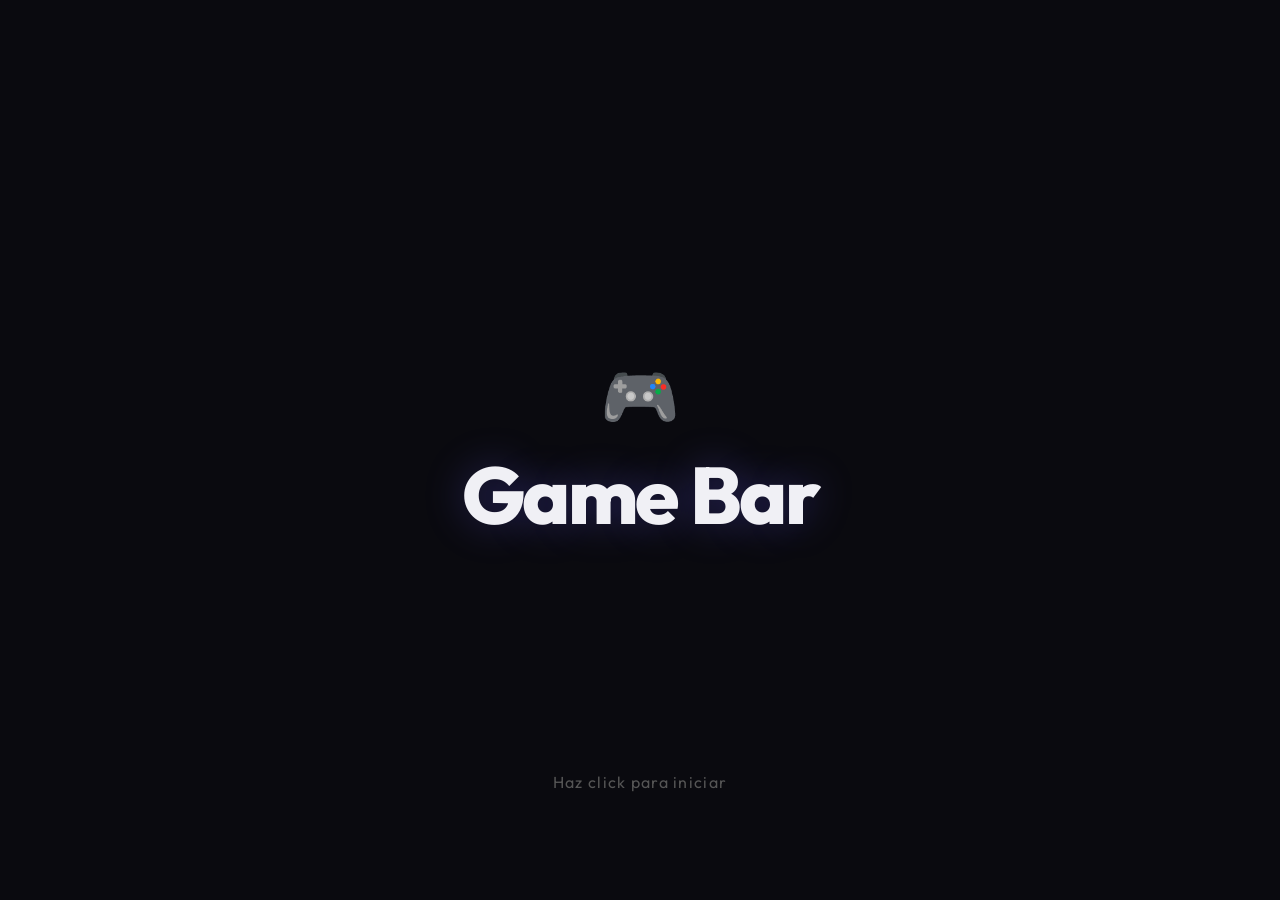
==== commit e9c72f06: "Started Working on some turn based gameplay test" ====
--- a/index.html
+++ b/index.html
@@ -8,9 +8,7 @@
 </head>
 <body class="tema-default">
 
-    <!-- ═══════════════════════════════════════════════════════
-         PANTALLA 1: Título inicial
-         ═══════════════════════════════════════════════════════ -->
+    <!-- ═══════ PANTALLA 1: Título ═══════ -->
     <div id="pantalla-titulo" class="pantalla activa">
         <div class="titulo-contenido">
             <div class="titulo-icono">🎮</div>
@@ -19,47 +17,31 @@
         <p class="titulo-click">Haz click para iniciar</p>
     </div>
 
-    <!-- ═══════════════════════════════════════════════════════
-         PANTALLA 2: Selección de modo
-         ═══════════════════════════════════════════════════════ -->
+    <!-- ═══════ PANTALLA 2: Selección de modo ═══════ -->
     <div id="pantalla-modos" class="pantalla">
         <div class="modos-contenido">
             <h2 class="modos-titulo">Selecciona modo de juego</h2>
             <div class="modos-selector">
-                <button id="btn-modo-prev" class="flecha-modo" aria-label="Modo anterior">‹</button>
+                <button id="btn-modo-prev" class="flecha-modo">‹</button>
                 <div class="modo-actual">
                     <span id="modo-nombre" class="modo-nombre"></span>
                     <p id="modo-descripcion" class="modo-descripcion"></p>
                 </div>
-                <button id="btn-modo-next" class="flecha-modo" aria-label="Modo siguiente">›</button>
+                <button id="btn-modo-next" class="flecha-modo">›</button>
             </div>
             <div class="modos-indicadores" id="modos-indicadores"></div>
             <button id="btn-jugar" class="btn-jugar">Jugar</button>
         </div>
     </div>
 
-    <!-- ═══════════════════════════════════════════════════════
-         PANTALLA 3: Juego Clásico
-         ═══════════════════════════════════════════════════════ -->
+    <!-- ═══════ PANTALLA 3: Juego Clásico ═══════ -->
     <div id="pantalla-juego" class="pantalla">
         <div id="app">
-            <header id="cabecera">
-                <h1>⚔️ Campo de Batalla</h1>
-                <p class="subtitulo">Aliados vs Enemigos — simulación de combate por turnos</p>
-            </header>
+            <header id="cabecera"><h1>⚔️ Campo de Batalla</h1><p class="subtitulo">Aliados vs Enemigos</p></header>
             <div id="panel-info">
-                <div class="contador aliados">
-                    <span class="etiqueta">🟡 Aliados</span>
-                    <span id="cuenta-aliados" class="valor">0</span>
-                </div>
-                <div class="contador turno-info">
-                    <span class="etiqueta">Turno</span>
-                    <span id="cuenta-turno" class="valor">0</span>
-                </div>
-                <div class="contador enemigos">
-                    <span class="etiqueta">🔴 Enemigos</span>
-                    <span id="cuenta-enemigos" class="valor">0</span>
-                </div>
+                <div class="contador aliados"><span class="etiqueta">🟡 Aliados</span><span id="cuenta-aliados" class="valor">0</span></div>
+                <div class="contador turno-info"><span class="etiqueta">Turno</span><span id="cuenta-turno" class="valor">0</span></div>
+                <div class="contador enemigos"><span class="etiqueta">🔴 Enemigos</span><span id="cuenta-enemigos" class="valor">0</span></div>
             </div>
             <canvas id="tablero"></canvas>
             <div id="controles">
@@ -67,32 +49,23 @@
                 <button id="btn-pausar" disabled>⏸ Pausar</button>
                 <button id="btn-reiniciar">🔄 Reiniciar</button>
                 <button id="btn-menu">🏠 Menú</button>
-                <label class="control-velocidad">
-                    Velocidad:
-                    <input type="range" id="rango-velocidad" min="20" max="500" value="100" step="10">
-                    <span id="texto-velocidad">100ms</span>
-                </label>
+                <label class="control-velocidad">Velocidad:<input type="range" id="rango-velocidad" min="20" max="500" value="100" step="10"><span id="texto-velocidad">100ms</span></label>
             </div>
             <div id="mensaje-final" class="oculto"></div>
         </div>
     </div>
 
-    <!-- ═══════════════════════════════════════════════════════
-         PANTALLA 4: Selección de personajes (Lotus)
-         ═══════════════════════════════════════════════════════ -->
+    <!-- ═══════ PANTALLA 4: Selección de personajes (Lotus) ═══════ -->
     <div id="pantalla-seleccion" class="pantalla">
         <div class="seleccion-contenido">
             <h2 class="seleccion-titulo">Elige tu equipo</h2>
-            <p class="seleccion-sub">Selecciona hasta <strong>6</strong> guerreros</p>
-
+            <p class="seleccion-sub">Selecciona hasta <strong>3</strong> guerreros</p>
             <div class="equipo-actual">
                 <span class="equipo-label">Equipo:</span>
                 <div id="equipo-slots" class="equipo-slots"></div>
-                <span id="equipo-contador" class="equipo-contador">0 / 6</span>
+                <span id="equipo-contador" class="equipo-contador">0 / 3</span>
             </div>
-
             <div id="grid-personajes" class="grid-personajes"></div>
-
             <div class="seleccion-acciones">
                 <button id="btn-confirmar-equipo" class="btn-jugar" disabled>Confirmar equipo</button>
                 <button id="btn-volver-modos" class="btn-secundario">← Volver</button>
@@ -100,37 +73,41 @@
         </div>
     </div>
 
-    <!-- ═══════════════════════════════════════════════════════
-         PANTALLA 5: Combate Lotus of the Damned
-         ═══════════════════════════════════════════════════════ -->
+    <!-- ═══════ PANTALLA 5: Combate por turnos ═══════ -->
     <div id="pantalla-combate" class="pantalla">
-        <div class="combate-layout">
-            <!-- Barra superior: info del jefe -->
-            <div class="jefe-panel">
-                <div class="jefe-info">
-                    <h2 class="jefe-nombre">🌸 Lotus Guardian</h2>
-                    <div class="jefe-barra-vida">
-                        <div id="jefe-vida-fill" class="jefe-vida-fill"></div>
-                        <span id="jefe-vida-texto" class="jefe-vida-texto"></span>
-                    </div>
-                </div>
-                <div id="jefe-efectos" class="jefe-efectos"></div>
+        <div class="batalla-escena" id="batalla-escena">
+            <!-- Fondo de batalla (via CSS background-image) -->
+
+            <!-- Barra de orden de turnos (esquina sup. derecha) -->
+            <div class="turno-barra" id="turno-barra">
+                <div class="turno-contador" id="turno-contador">Turno 0</div>
+                <div class="turno-lista" id="turno-lista"></div>
             </div>
 
-            <!-- Log de combate -->
-            <div id="combate-log" class="combate-log">
-                <p class="log-intro">El combate está a punto de comenzar...</p>
+            <!-- Zona enemigo (arriba derecha del campo) -->
+            <div class="zona-enemigo" id="zona-enemigo">
+                <div class="enemigo-placeholder">Enemigo (próximamente)</div>
             </div>
 
-            <!-- Equipo del jugador -->
-            <div id="equipo-combate" class="equipo-combate"></div>
+            <!-- Zona personaje activo (abajo izquierda del campo) -->
+            <div class="zona-aliado" id="zona-aliado">
+                <canvas id="sprite-canvas"></canvas>
+            </div>
 
-            <!-- Controles de combate -->
-            <div class="combate-controles">
-                <span id="turno-indicador" class="turno-indicador">Turno 0</span>
-                <button id="btn-atacar" class="btn-combate btn-atacar">⚔️ Atacar</button>
-                <button id="btn-combate-menu" class="btn-secundario">🏠 Menú</button>
+            <!-- Panel de acciones (abajo derecha) -->
+            <div class="panel-acciones" id="panel-acciones">
+                <div class="panel-acciones-info">
+                    <span class="pa-nombre" id="pa-nombre">—</span>
+                    <span class="pa-hp" id="pa-hp">HP: — / —</span>
+                </div>
+                <div class="panel-acciones-btns">
+                    <button id="btn-atacar" class="btn-accion">⚔️ Atacar</button>
+                    <button id="btn-defender" class="btn-accion">🛡️ Defender</button>
+                </div>
             </div>
+
+            <!-- Botón volver al menú -->
+            <button id="btn-combate-menu" class="btn-flotante-menu">🏠</button>
         </div>
     </div>
 
--- a/styles.css
+++ b/styles.css
@@ -1,458 +1,214 @@
 /* styles.css — Game Bar */
-
 @import url('https://fonts.googleapis.com/css2?family=JetBrains+Mono:wght@400;700&family=Outfit:wght@400;600;800&family=Noto+Serif+JP:wght@400;700&display=swap');
 
+/* ── Temas ── */
+.tema-default {
+    --t-fondo:#0a0a0f;--t-fondo-panel:#12121a;--t-borde:#1e1e2e;
+    --t-texto:#c8c8d4;--t-texto-claro:#f0f0f5;
+    --t-acento:#6c63ff;--t-acento-hover:#8b83ff;--t-acento-glow:rgba(108,99,255,.3);
+}
+.tema-lotus {
+    --t-fondo:#1a2210;--t-fondo-panel:#222e16;--t-borde:#3a5224;
+    --t-texto:#c5d4a8;--t-texto-claro:#ecefe1;
+    --t-acento:#aacc24;--t-acento-hover:#c2e63a;--t-acento-glow:rgba(170,204,36,.3);
+}
+:root { --aliado:#f5c842;--enemigo:#e84545;--exito:#42f5a0;--derrota:#e84545;--radio:10px;--sombra:0 4px 24px rgba(0,0,0,.5); }
+
+/* ── Base ── */
+*,*::before,*::after{margin:0;padding:0;box-sizing:border-box}
+body{font-family:'Outfit',sans-serif;background:var(--t-fondo);color:var(--t-texto);min-height:100vh;overflow:hidden;transition:background-color .8s ease,color .6s ease}
+
+/* ── Pantallas ── */
+.pantalla{position:fixed;inset:0;display:flex;flex-direction:column;justify-content:center;align-items:center;opacity:0;visibility:hidden;transition:opacity .5s ease,visibility .5s ease;z-index:1}
+.pantalla.activa{opacity:1;visibility:visible;z-index:10}
+
+/* ── P1: Título ── */
+#pantalla-titulo{cursor:pointer;user-select:none;padding:2rem}
+.titulo-contenido{text-align:center;animation:fadeInUp 1.2s ease-out both}
+.titulo-icono{font-size:4rem;margin-bottom:.5rem;animation:flotar 3s ease-in-out infinite}
+.titulo-principal{font-weight:800;font-size:clamp(2.8rem,8vw,5rem);color:var(--t-texto-claro);letter-spacing:-.03em;text-shadow:0 0 40px var(--t-acento-glow);transition:text-shadow .8s}
+.titulo-click{position:absolute;bottom:12vh;left:0;right:0;text-align:center;font-size:clamp(.85rem,2vw,1rem);color:#555;letter-spacing:.08em;animation:parpadeo 2.5s ease-in-out infinite,fadeIn 2s .8s ease-out both}
+
+/* ── P2: Modos ── */
+#pantalla-modos{padding:2rem}
+.modos-contenido{display:flex;flex-direction:column;align-items:center;gap:2rem;max-width:500px;width:100%}
+.modos-titulo{font-weight:800;font-size:clamp(1.3rem,4vw,1.8rem);color:var(--t-texto-claro);text-align:center;transition:color .6s}
+.modos-selector{display:flex;align-items:center;gap:1rem;width:100%}
+.flecha-modo{flex-shrink:0;width:48px;height:48px;display:flex;align-items:center;justify-content:center;border:1px solid var(--t-borde);border-radius:50%;background:var(--t-fondo-panel);color:var(--t-texto-claro);font-size:1.6rem;cursor:pointer;transition:all .25s;padding:0;font-family:'Outfit'}
+.flecha-modo:hover{background:var(--t-acento);border-color:var(--t-acento);transform:scale(1.1);box-shadow:0 0 20px var(--t-acento-glow)}
+.modo-actual{flex:1;text-align:center;min-height:90px;display:flex;flex-direction:column;justify-content:center;background:var(--t-fondo-panel);border:1px solid var(--t-borde);border-radius:var(--radio);padding:1rem;transition:background-color .6s,border-color .6s}
+.modo-nombre{font-weight:700;font-size:clamp(1.1rem,3vw,1.4rem);color:var(--t-acento);display:block;margin-bottom:.3rem;transition:color .6s}
+.modo-descripcion{font-size:clamp(.75rem,2vw,.85rem);color:#888;line-height:1.4}
+.modos-indicadores{display:flex;gap:.5rem}
+.indicador-dot{width:8px;height:8px;border-radius:50%;background:var(--t-borde);transition:all .3s;cursor:pointer}
+.indicador-dot.activo{background:var(--t-acento);box-shadow:0 0 8px var(--t-acento-glow);transform:scale(1.25)}
+
+/* Botones */
+.btn-jugar,.btn-accion{font-family:'Outfit';font-weight:700;font-size:1rem;padding:.7rem 2.5rem;border:none;border-radius:var(--radio);background:var(--t-acento);color:#fff;cursor:pointer;transition:all .3s;letter-spacing:.04em}
+.btn-jugar:hover,.btn-accion:hover{background:var(--t-acento-hover);transform:translateY(-2px);box-shadow:0 8px 30px var(--t-acento-glow)}
+.btn-jugar:disabled,.btn-accion:disabled{opacity:.35;cursor:not-allowed;transform:none;box-shadow:none}
+.btn-secundario{font-family:'Outfit';font-weight:600;font-size:.85rem;padding:.55rem 1.2rem;border:1px solid var(--t-borde);border-radius:var(--radio);background:var(--t-fondo-panel);color:var(--t-texto-claro);cursor:pointer;transition:all .2s}
+.btn-secundario:hover{background:var(--t-acento);border-color:var(--t-acento)}
+button{font-family:'Outfit';font-weight:600;font-size:.85rem;padding:.55rem 1.2rem;border:1px solid var(--t-borde);border-radius:var(--radio);background:var(--t-fondo-panel);color:var(--t-texto-claro);cursor:pointer;transition:all .2s}
+button:hover:not(:disabled){background:var(--t-acento);border-color:var(--t-acento);transform:translateY(-1px)}
+button:disabled{opacity:.35;cursor:not-allowed}
+
+/* ── P3: Clásico ── */
+#pantalla-juego{overflow-y:auto;padding:1rem}
+#app{display:flex;flex-direction:column;align-items:center;gap:1rem;max-width:700px;width:100%}
+#cabecera{text-align:center}
+#cabecera h1{font-weight:800;font-size:1.8rem;color:var(--t-texto-claro)}
+.subtitulo{font-size:.85rem;color:#666;margin-top:.2rem}
+#panel-info{display:flex;justify-content:space-between;width:100%;gap:.5rem}
+.contador{flex:1;display:flex;flex-direction:column;align-items:center;background:var(--t-fondo-panel);border:1px solid var(--t-borde);border-radius:var(--radio);padding:.6rem .8rem}
+.contador .etiqueta{font-size:.75rem;text-transform:uppercase;letter-spacing:.08em;color:#888}
+.contador .valor{font-family:'JetBrains Mono',monospace;font-size:1.5rem;font-weight:700;color:var(--t-texto-claro)}
+.aliados .valor{color:var(--aliado)}.enemigos .valor{color:var(--enemigo)}
+#tablero{border:2px solid var(--t-borde);border-radius:var(--radio);box-shadow:var(--sombra);background:var(--t-fondo-panel);image-rendering:pixelated;width:100%;max-width:600px;aspect-ratio:1}
+#controles{display:flex;flex-wrap:wrap;gap:.5rem;justify-content:center;align-items:center}
+.control-velocidad{display:flex;align-items:center;gap:.5rem;font-size:.8rem;color:#888}
+#rango-velocidad{width:90px;accent-color:var(--t-acento)}
+#texto-velocidad{font-family:'JetBrains Mono',monospace;font-size:.75rem;min-width:3.5em}
+#mensaje-final{font-weight:800;font-size:1.4rem;padding:.8rem 1.6rem;border-radius:var(--radio);text-align:center}
+#mensaje-final.victoria{color:var(--exito);background:rgba(66,245,160,.08);border:1px solid rgba(66,245,160,.25)}
+#mensaje-final.derrota{color:var(--derrota);background:rgba(232,69,69,.08);border:1px solid rgba(232,69,69,.25)}
+.oculto{display:none!important}
+
+/* ── P4: Selección de personajes ── */
+#pantalla-seleccion{overflow-y:auto;padding:1.5rem}
+.seleccion-contenido{display:flex;flex-direction:column;align-items:center;gap:1.2rem;max-width:750px;width:100%}
+.seleccion-titulo{font-family:'Noto Serif JP',serif;font-weight:700;font-size:clamp(1.4rem,4vw,2rem);color:var(--t-texto-claro)}
+.seleccion-sub{font-size:.9rem;color:#888}.seleccion-sub strong{color:var(--t-acento)}
+.equipo-actual{display:flex;align-items:center;gap:.8rem;background:var(--t-fondo-panel);border:1px solid var(--t-borde);border-radius:var(--radio);padding:.6rem 1rem;width:100%;max-width:600px}
+.equipo-label{font-size:.8rem;color:#888;white-space:nowrap}
+.equipo-slots{display:flex;gap:.4rem;flex:1;flex-wrap:wrap;min-height:32px}
+.equipo-slot{background:var(--t-acento);color:#fff;padding:.2rem .6rem;border-radius:6px;font-size:.75rem;font-weight:600;animation:aparecer .2s ease-out}
+.equipo-contador{font-family:'JetBrains Mono',monospace;font-size:.85rem;color:var(--t-acento);font-weight:700}
+
+/* Tarjetas de personaje (con retrato) */
+.grid-personajes{display:flex;flex-direction:column;gap:.6rem;width:100%}
+.tarjeta-personaje{display:flex;align-items:center;gap:.8rem;background:var(--t-fondo-panel);border:2px solid var(--t-borde);border-radius:var(--radio);padding:.6rem .8rem;cursor:pointer;transition:all .25s;user-select:none}
+.tarjeta-personaje:hover{border-color:var(--t-acento);transform:translateX(4px);box-shadow:0 4px 16px var(--t-acento-glow)}
+.tarjeta-personaje.seleccionado{border-color:var(--t-acento);background:rgba(170,204,36,.08);box-shadow:0 0 12px var(--t-acento-glow)}
+.tarjeta-personaje.deshabilitado{opacity:.4;cursor:not-allowed;pointer-events:none}
+.pj-retrato{width:56px;height:56px;border-radius:8px;object-fit:cover;background:var(--t-borde);flex-shrink:0;border:1px solid var(--t-borde)}
+.pj-info{flex:1;min-width:0}
+.pj-nombre{font-weight:700;font-size:.95rem;color:var(--t-texto-claro)}
+.pj-titulo{font-size:.72rem;color:#888;font-style:italic}
+.pj-efecto{display:inline-block;font-size:.65rem;font-weight:700;padding:.1rem .4rem;border-radius:4px;text-transform:uppercase;letter-spacing:.06em;margin-top:.2rem}
+.efecto-sangrado{background:#3d1515;color:#ff6b6b}
+.efecto-ruptura{background:#2d1f0a;color:#e8a838}
+.efecto-choque{background:#1a1a3a;color:#7c8aff}
+.efecto-marchitamiento{background:#2a1a2e;color:#c77dff}
+.efecto-fragilidad{background:#1a2a2a;color:#5ecfcf}
+.efecto-marca{background:#2e2a1a;color:#ffe066}
+.efecto-floracion{background:#1a2e1a;color:#7dff7d}
+.seleccion-acciones{display:flex;gap:.8rem;flex-wrap:wrap;justify-content:center}
+
 /* ══════════════════════════════════════════════════════════
-   TEMAS — Variables por modo de juego
+   P5: COMBATE — escena de batalla a pantalla completa
    ══════════════════════════════════════════════════════════ */
-
-/* Tema por defecto / Clásico */
-.tema-default {
-    --t-fondo: #0a0a0f;
-    --t-fondo-panel: #12121a;
-    --t-borde: #1e1e2e;
-    --t-texto: #c8c8d4;
-    --t-texto-claro: #f0f0f5;
-    --t-acento: #6c63ff;
-    --t-acento-hover: #8b83ff;
-    --t-acento-glow: rgba(108, 99, 255, 0.3);
-}
-
-/* Tema Lotus of the Damned */
-.tema-lotus {
-    --t-fondo: #1a2210;
-    --t-fondo-panel: #222e16;
-    --t-borde: #3a5224;
-    --t-texto: #c5d4a8;
-    --t-texto-claro: #ecefe1;
-    --t-acento: #aacc24;
-    --t-acento-hover: #c2e63a;
-    --t-acento-glow: rgba(170, 204, 36, 0.3);
-}
-
-/* ══════════════════════════════════════════════════════════
-   VARIABLES GLOBALES (derivadas del tema)
-   ══════════════════════════════════════════════════════════ */
-:root {
-    --aliado: #f5c842;
-    --enemigo: #e84545;
-    --exito: #42f5a0;
-    --derrota: #e84545;
-    --radio: 10px;
-    --sombra: 0 4px 24px rgba(0, 0, 0, 0.5);
-}
-
-/* ══════════════════════════════════════════════════════════
-   RESET Y BASE
-   ══════════════════════════════════════════════════════════ */
-*, *::before, *::after { margin: 0; padding: 0; box-sizing: border-box; }
-
-body {
-    font-family: 'Outfit', sans-serif;
-    background: var(--t-fondo);
-    color: var(--t-texto);
-    min-height: 100vh;
-    overflow: hidden;
-    /* Transición suave al cambiar de tema */
-    transition: background-color 0.8s ease, color 0.6s ease;
-}
-
-/* ══════════════════════════════════════════════════════════
-   SISTEMA DE PANTALLAS
-   ══════════════════════════════════════════════════════════ */
-.pantalla {
-    position: fixed;
-    inset: 0;
-    display: flex;
-    flex-direction: column;
-    justify-content: center;
-    align-items: center;
-    opacity: 0;
-    visibility: hidden;
-    transition: opacity 0.5s ease, visibility 0.5s ease;
-    z-index: 1;
-}
-.pantalla.activa { opacity: 1; visibility: visible; z-index: 10; }
-
-/* ══════════════════════════════════════════════════════════
-   PANTALLA 1 — TÍTULO
-   ══════════════════════════════════════════════════════════ */
-#pantalla-titulo { cursor: pointer; user-select: none; padding: 2rem; }
-
-.titulo-contenido { text-align: center; animation: fadeInUp 1.2s ease-out both; }
-.titulo-icono { font-size: 4rem; margin-bottom: 0.5rem; animation: flotar 3s ease-in-out infinite; }
-.titulo-principal {
-    font-family: 'Outfit', sans-serif;
-    font-weight: 800;
-    font-size: clamp(2.8rem, 8vw, 5rem);
-    color: var(--t-texto-claro);
-    letter-spacing: -0.03em;
-    line-height: 1.1;
-    text-shadow: 0 0 40px var(--t-acento-glow);
-    transition: text-shadow 0.8s ease;
-}
-.titulo-click {
-    position: absolute;
-    bottom: 12vh; left: 0; right: 0;
-    text-align: center;
-    font-size: clamp(0.85rem, 2vw, 1rem);
-    color: #555;
-    letter-spacing: 0.08em;
-    animation: parpadeo 2.5s ease-in-out infinite, fadeIn 2s 0.8s ease-out both;
-}
-
-/* ══════════════════════════════════════════════════════════
-   PANTALLA 2 — SELECCIÓN DE MODO
-   ══════════════════════════════════════════════════════════ */
-#pantalla-modos { padding: 2rem; }
-
-.modos-contenido {
-    display: flex; flex-direction: column; align-items: center;
-    gap: 2rem; max-width: 500px; width: 100%;
-}
-.modos-titulo {
-    font-weight: 800; font-size: clamp(1.3rem, 4vw, 1.8rem);
-    color: var(--t-texto-claro); text-align: center;
-    animation: fadeInUp 0.5s ease-out both;
-    transition: color 0.6s ease;
-}
-.modos-selector {
-    display: flex; align-items: center; gap: 1rem; width: 100%;
-    animation: fadeInUp 0.5s 0.1s ease-out both;
-}
-.flecha-modo {
-    flex-shrink: 0; width: 48px; height: 48px;
-    display: flex; align-items: center; justify-content: center;
-    border: 1px solid var(--t-borde); border-radius: 50%;
-    background: var(--t-fondo-panel); color: var(--t-texto-claro);
-    font-size: 1.6rem; font-weight: 300; cursor: pointer;
-    transition: all 0.25s ease; line-height: 1; padding: 0;
-    font-family: 'Outfit', sans-serif;
-}
-.flecha-modo:hover {
-    background: var(--t-acento); border-color: var(--t-acento);
-    transform: scale(1.1); box-shadow: 0 0 20px var(--t-acento-glow);
-}
-.modo-actual {
-    flex: 1; text-align: center; min-height: 90px;
-    display: flex; flex-direction: column; justify-content: center;
-    background: var(--t-fondo-panel); border: 1px solid var(--t-borde);
-    border-radius: var(--radio); padding: 1rem 1.2rem;
-    transition: background-color 0.6s ease, border-color 0.6s ease;
-}
-.modo-nombre {
-    font-weight: 700; font-size: clamp(1.1rem, 3vw, 1.4rem);
-    color: var(--t-acento); display: block; margin-bottom: 0.3rem;
-    transition: color 0.6s ease;
-}
-.modo-descripcion {
-    font-size: clamp(0.75rem, 2vw, 0.85rem);
-    color: #888; line-height: 1.4;
-}
-
-.modos-indicadores { display: flex; gap: 0.5rem; justify-content: center; }
-.indicador-dot {
-    width: 8px; height: 8px; border-radius: 50%;
-    background: var(--t-borde); transition: all 0.3s; cursor: pointer;
-}
-.indicador-dot.activo {
-    background: var(--t-acento);
-    box-shadow: 0 0 8px var(--t-acento-glow);
-    transform: scale(1.25);
-}
-
-/* Botones generales */
-.btn-jugar, .btn-combate {
-    font-family: 'Outfit', sans-serif; font-weight: 700;
-    font-size: 1.1rem; padding: 0.8rem 3rem; border: none;
-    border-radius: var(--radio); background: var(--t-acento);
-    color: #fff; cursor: pointer; transition: all 0.3s;
-    letter-spacing: 0.04em;
-}
-.btn-jugar:hover, .btn-combate:hover {
-    background: var(--t-acento-hover);
-    transform: translateY(-2px);
-    box-shadow: 0 8px 30px var(--t-acento-glow);
-}
-.btn-jugar:disabled, .btn-combate:disabled {
-    opacity: 0.35; cursor: not-allowed; transform: none; box-shadow: none;
-}
-.btn-secundario {
-    font-family: 'Outfit', sans-serif; font-weight: 600;
-    font-size: 0.85rem; padding: 0.55rem 1.2rem;
-    border: 1px solid var(--t-borde); border-radius: var(--radio);
-    background: var(--t-fondo-panel); color: var(--t-texto-claro);
-    cursor: pointer; transition: all 0.2s;
-}
-.btn-secundario:hover {
-    background: var(--t-acento); border-color: var(--t-acento);
-}
-
-/* ══════════════════════════════════════════════════════════
-   PANTALLA 3 — JUEGO CLÁSICO
-   ══════════════════════════════════════════════════════════ */
-#pantalla-juego { overflow-y: auto; padding: 1rem; }
-
-#app {
-    display: flex; flex-direction: column; align-items: center;
-    gap: 1rem; max-width: 700px; width: 100%;
-    animation: fadeInUp 0.6s ease-out both;
-}
-#cabecera { text-align: center; }
-#cabecera h1 {
-    font-weight: 800; font-size: 1.8rem;
-    color: var(--t-texto-claro); letter-spacing: -0.02em;
-}
-.subtitulo { font-size: 0.85rem; color: #666; margin-top: 0.2rem; }
-
-#panel-info { display: flex; justify-content: space-between; width: 100%; gap: 0.5rem; }
-.contador {
-    flex: 1; display: flex; flex-direction: column; align-items: center;
-    background: var(--t-fondo-panel); border: 1px solid var(--t-borde);
-    border-radius: var(--radio); padding: 0.6rem 0.8rem;
-}
-.contador .etiqueta { font-size: 0.75rem; text-transform: uppercase; letter-spacing: 0.08em; color: #888; }
-.contador .valor { font-family: 'JetBrains Mono', monospace; font-size: 1.5rem; font-weight: 700; color: var(--t-texto-claro); }
-.aliados .valor { color: var(--aliado); }
-.enemigos .valor { color: var(--enemigo); }
-
-#tablero {
-    border: 2px solid var(--t-borde); border-radius: var(--radio);
-    box-shadow: var(--sombra); background: var(--t-fondo-panel);
-    image-rendering: pixelated; width: 100%; max-width: 600px; aspect-ratio: 1;
-}
-
-#controles { display: flex; flex-wrap: wrap; gap: 0.5rem; justify-content: center; align-items: center; }
-button {
-    font-family: 'Outfit', sans-serif; font-weight: 600; font-size: 0.85rem;
-    padding: 0.55rem 1.2rem; border: 1px solid var(--t-borde);
-    border-radius: var(--radio); background: var(--t-fondo-panel);
-    color: var(--t-texto-claro); cursor: pointer; transition: all 0.2s;
-}
-button:hover:not(:disabled) { background: var(--t-acento); border-color: var(--t-acento); transform: translateY(-1px); }
-button:disabled { opacity: 0.35; cursor: not-allowed; }
-
-.control-velocidad { display: flex; align-items: center; gap: 0.5rem; font-size: 0.8rem; color: #888; }
-#rango-velocidad { width: 90px; accent-color: var(--t-acento); }
-#texto-velocidad { font-family: 'JetBrains Mono', monospace; font-size: 0.75rem; min-width: 3.5em; }
-
-#mensaje-final {
-    font-weight: 800; font-size: 1.4rem; padding: 0.8rem 1.6rem;
-    border-radius: var(--radio); text-align: center; animation: aparecer 0.4s ease-out;
-}
-#mensaje-final.victoria { color: var(--exito); background: rgba(66,245,160,0.08); border: 1px solid rgba(66,245,160,0.25); }
-#mensaje-final.derrota { color: var(--derrota); background: rgba(232,69,69,0.08); border: 1px solid rgba(232,69,69,0.25); }
-.oculto { display: none !important; }
-
-/* ══════════════════════════════════════════════════════════
-   PANTALLA 4 — SELECCIÓN DE PERSONAJES
-   ══════════════════════════════════════════════════════════ */
-#pantalla-seleccion { overflow-y: auto; padding: 1.5rem; }
-
-.seleccion-contenido {
-    display: flex; flex-direction: column; align-items: center;
-    gap: 1.2rem; max-width: 800px; width: 100%;
-    animation: fadeInUp 0.5s ease-out both;
-}
-.seleccion-titulo {
-    font-family: 'Noto Serif JP', serif; font-weight: 700;
-    font-size: clamp(1.4rem, 4vw, 2rem);
-    color: var(--t-texto-claro); text-align: center;
-}
-.seleccion-sub { font-size: 0.9rem; color: #888; text-align: center; }
-.seleccion-sub strong { color: var(--t-acento); }
-
-/* Barra de equipo actual */
-.equipo-actual {
-    display: flex; align-items: center; gap: 0.8rem;
-    background: var(--t-fondo-panel); border: 1px solid var(--t-borde);
-    border-radius: var(--radio); padding: 0.6rem 1rem;
-    width: 100%; max-width: 600px;
-}
-.equipo-label { font-size: 0.8rem; color: #888; white-space: nowrap; }
-.equipo-slots {
-    display: flex; gap: 0.4rem; flex: 1; min-height: 32px;
-    flex-wrap: wrap;
-}
-.equipo-slot {
-    background: var(--t-acento); color: #fff;
-    padding: 0.2rem 0.6rem; border-radius: 6px;
-    font-size: 0.75rem; font-weight: 600;
-    animation: aparecer 0.2s ease-out;
-}
-.equipo-contador {
-    font-family: 'JetBrains Mono', monospace;
-    font-size: 0.85rem; color: var(--t-acento); font-weight: 700;
-}
-
-/* Grid de personajes */
-.grid-personajes {
-    display: grid;
-    grid-template-columns: repeat(auto-fill, minmax(180px, 1fr));
-    gap: 0.7rem; width: 100%;
-}
-
-.tarjeta-personaje {
-    background: var(--t-fondo-panel); border: 2px solid var(--t-borde);
-    border-radius: var(--radio); padding: 0.8rem;
-    cursor: pointer; transition: all 0.25s ease;
-    user-select: none;
-}
-.tarjeta-personaje:hover {
-    border-color: var(--t-acento);
-    transform: translateY(-2px);
-    box-shadow: 0 4px 16px var(--t-acento-glow);
-}
-.tarjeta-personaje.seleccionado {
-    border-color: var(--t-acento);
-    background: rgba(170, 204, 36, 0.1);
-    box-shadow: 0 0 12px var(--t-acento-glow);
-}
-.tarjeta-personaje.deshabilitado {
-    opacity: 0.4; cursor: not-allowed; pointer-events: none;
-}
-.pj-nombre {
-    font-weight: 700; font-size: 0.95rem;
-    color: var(--t-texto-claro); margin-bottom: 0.15rem;
-}
-.pj-titulo { font-size: 0.72rem; color: #888; font-style: italic; margin-bottom: 0.4rem; }
-.pj-efecto {
-    display: inline-block; font-size: 0.68rem; font-weight: 700;
-    padding: 0.15rem 0.5rem; border-radius: 4px;
-    text-transform: uppercase; letter-spacing: 0.06em;
-}
-/* Colores por tipo de efecto */
-.efecto-sangrado    { background: #3d1515; color: #ff6b6b; }
-.efecto-ruptura     { background: #2d1f0a; color: #e8a838; }
-.efecto-choque      { background: #1a1a3a; color: #7c8aff; }
-.efecto-marchitamiento { background: #2a1a2e; color: #c77dff; }
-.efecto-fragilidad  { background: #1a2a2a; color: #5ecfcf; }
-.efecto-marca       { background: #2e2a1a; color: #ffe066; }
-.efecto-floracion   { background: #1a2e1a; color: #7dff7d; }
-
-.seleccion-acciones { display: flex; gap: 0.8rem; flex-wrap: wrap; justify-content: center; }
-
-/* ══════════════════════════════════════════════════════════
-   PANTALLA 5 — COMBATE LOTUS
-   ══════════════════════════════════════════════════════════ */
-#pantalla-combate { overflow-y: auto; padding: 1rem; }
-
-.combate-layout {
-    display: flex; flex-direction: column; gap: 0.8rem;
-    max-width: 750px; width: 100%;
-    animation: fadeInUp 0.5s ease-out both;
-}
-
-/* Panel del jefe */
-.jefe-panel {
-    background: var(--t-fondo-panel); border: 1px solid var(--t-borde);
-    border-radius: var(--radio); padding: 1rem;
-}
-.jefe-info { margin-bottom: 0.6rem; }
-.jefe-nombre {
-    font-family: 'Noto Serif JP', serif; font-weight: 700;
-    font-size: 1.2rem; color: var(--t-texto-claro); margin-bottom: 0.4rem;
-}
-.jefe-barra-vida {
-    position: relative; height: 24px;
-    background: #1a1a1a; border-radius: 12px; overflow: hidden;
-    border: 1px solid var(--t-borde);
-}
-.jefe-vida-fill {
-    height: 100%; background: linear-gradient(90deg, #3a6c0d, #aacc24);
-    border-radius: 12px; transition: width 0.5s ease;
-    box-shadow: 0 0 8px rgba(170, 204, 36, 0.4);
-}
-.jefe-vida-texto {
-    position: absolute; inset: 0;
-    display: flex; align-items: center; justify-content: center;
-    font-family: 'JetBrains Mono', monospace;
-    font-size: 0.75rem; font-weight: 700; color: #fff;
-    text-shadow: 0 1px 2px rgba(0,0,0,0.6);
-}
-
-/* Efectos del jefe */
-.jefe-efectos {
-    display: flex; flex-wrap: wrap; gap: 0.4rem; margin-top: 0.5rem;
-}
-.efecto-badge {
-    display: flex; align-items: center; gap: 0.3rem;
-    padding: 0.2rem 0.5rem; border-radius: 4px;
-    font-size: 0.7rem; font-weight: 700;
-}
-
-/* Log de combate */
-.combate-log {
-    background: var(--t-fondo-panel); border: 1px solid var(--t-borde);
-    border-radius: var(--radio); padding: 0.8rem;
-    max-height: 200px; overflow-y: auto;
-    font-family: 'JetBrains Mono', monospace; font-size: 0.75rem;
-    line-height: 1.6; color: #999;
-    scroll-behavior: smooth;
-}
-.combate-log p { margin-bottom: 0.2rem; }
-.log-dano { color: #ff6b6b; }
-.log-efecto { color: var(--t-acento); }
-.log-turno { color: var(--t-texto-claro); font-weight: 700; border-top: 1px solid var(--t-borde); padding-top: 0.3rem; margin-top: 0.3rem; }
-.log-jefe { color: #e8a838; }
-.log-victoria { color: var(--exito); font-weight: 700; }
-.log-derrota { color: var(--derrota); font-weight: 700; }
-
-/* Equipo en combate */
-.equipo-combate {
-    display: grid;
-    grid-template-columns: repeat(auto-fill, minmax(110px, 1fr));
-    gap: 0.5rem;
-}
-.pj-combate-card {
-    background: var(--t-fondo-panel); border: 1px solid var(--t-borde);
-    border-radius: 8px; padding: 0.5rem; text-align: center;
-    transition: all 0.3s;
-}
-.pj-combate-card.activo {
-    border-color: var(--t-acento);
-    box-shadow: 0 0 10px var(--t-acento-glow);
-}
-.pj-combate-card.muerto { opacity: 0.3; }
-.pj-combate-nombre { font-size: 0.8rem; font-weight: 700; color: var(--t-texto-claro); }
-.pj-combate-hp {
-    font-family: 'JetBrains Mono', monospace;
-    font-size: 0.7rem; color: var(--t-acento);
-}
-.pj-combate-efecto { font-size: 0.6rem; color: #888; }
-
-/* Controles de combate */
-.combate-controles {
-    display: flex; align-items: center; gap: 0.6rem; flex-wrap: wrap;
-    justify-content: center;
-}
-.turno-indicador {
-    font-family: 'JetBrains Mono', monospace;
-    font-size: 0.8rem; color: #888;
-}
-.btn-atacar {
-    padding: 0.7rem 2.5rem; font-size: 1rem;
-}
-
-/* ══════════════════════════════════════════════════════════
-   ANIMACIONES
-   ══════════════════════════════════════════════════════════ */
-@keyframes fadeIn     { from { opacity: 0; } to { opacity: 1; } }
-@keyframes fadeInUp   { from { opacity: 0; transform: translateY(20px); } to { opacity: 1; transform: translateY(0); } }
-@keyframes aparecer   { from { opacity: 0; transform: scale(0.9); } to { opacity: 1; transform: scale(1); } }
-@keyframes parpadeo   { 0%, 100% { opacity: 0.3; } 50% { opacity: 1; } }
-@keyframes flotar     { 0%, 100% { transform: translateY(0); } 50% { transform: translateY(-8px); } }
-
-/* ══════════════════════════════════════════════════════════
-   RESPONSIVO
-   ══════════════════════════════════════════════════════════ */
-@media (max-width: 500px) {
-    #cabecera h1 { font-size: 1.3rem; }
-    .contador .valor { font-size: 1.2rem; }
-    button { padding: 0.45rem 0.8rem; font-size: 0.78rem; }
-    .flecha-modo { width: 40px; height: 40px; font-size: 1.3rem; }
-    .modo-actual { padding: 0.8rem; min-height: 75px; }
-    .btn-jugar { padding: 0.7rem 2rem; font-size: 1rem; }
-    .titulo-click { bottom: 8vh; }
-    .grid-personajes { grid-template-columns: repeat(auto-fill, minmax(150px, 1fr)); }
-}
+.batalla-escena{
+    position:relative;width:100%;height:100vh;
+    background:url('Backgrounds/summer5/Summer5.png') center/cover no-repeat;
+    overflow:hidden;
+}
+
+/* Barra de orden de turnos */
+.turno-barra{
+    position:absolute;top:12px;left:12px;z-index:20;
+    display:flex;flex-direction:column;align-items:center;gap:4px;
+    background:rgba(0,0,0,.65);backdrop-filter:blur(8px);
+    border:1px solid rgba(255,255,255,.1);border-radius:10px;
+    padding:8px 6px;min-width:70px;
+}
+.turno-contador{
+    font-family:'JetBrains Mono',monospace;font-size:.7rem;font-weight:700;
+    color:var(--t-acento);text-align:center;padding-bottom:4px;
+    border-bottom:1px solid rgba(255,255,255,.1);width:100%;
+}
+.turno-lista{display:flex;flex-direction:column;gap:3px;align-items:center}
+.turno-entry{
+    width:52px;height:52px;border-radius:8px;overflow:hidden;
+    border:2px solid transparent;transition:all .3s;
+    position:relative;
+}
+.turno-entry img{width:100%;height:100%;object-fit:cover}
+.turno-entry.activo{border-color:var(--t-acento);box-shadow:0 0 10px var(--t-acento-glow)}
+.turno-entry.completado{opacity:.35;filter:grayscale(.6)}
+.turno-entry-label{
+    position:absolute;bottom:0;left:0;right:0;
+    background:rgba(0,0,0,.7);font-size:.5rem;text-align:center;
+    color:#fff;padding:1px 0;font-weight:600;
+}
+
+/* Zona del aliado (abajo izquierda) */
+.zona-aliado{
+    position:absolute;bottom:0;left:0;
+    width:45%;height:65%;
+    display:flex;align-items:flex-end;justify-content:center;
+    pointer-events:none;
+    transition:opacity .4s ease;
+}
+.zona-aliado.fade-out{opacity:0}
+.zona-aliado.fade-in{opacity:1}
+#sprite-canvas{
+    max-width:100%;max-height:100%;
+    width:auto;height:auto;
+}
+
+/* Zona enemigo (arriba derecha) */
+.zona-enemigo{
+    position:absolute;top:10%;right:5%;
+    width:30%;height:35%;
+    display:flex;align-items:center;justify-content:center;
+}
+.enemigo-placeholder{
+    background:rgba(0,0,0,.5);color:#999;
+    padding:1.5rem 2rem;border-radius:var(--radio);
+    font-size:.85rem;font-weight:600;
+    border:1px dashed rgba(255,255,255,.15);
+}
+
+/* Panel de acciones (abajo derecha) */
+.panel-acciones{
+    position:absolute;bottom:16px;right:16px;z-index:20;
+    background:rgba(0,0,0,.72);backdrop-filter:blur(10px);
+    border:1px solid rgba(255,255,255,.1);border-radius:12px;
+    padding:12px 16px;min-width:200px;
+    display:flex;flex-direction:column;gap:10px;
+    transition:opacity .3s ease;
+}
+.panel-acciones-info{display:flex;flex-direction:column;gap:2px}
+.pa-nombre{font-weight:700;font-size:1rem;color:var(--t-texto-claro)}
+.pa-hp{font-family:'JetBrains Mono',monospace;font-size:.8rem;color:var(--t-acento)}
+.panel-acciones-btns{display:flex;gap:8px}
+.btn-accion{padding:.6rem 1.4rem;font-size:.9rem;flex:1}
+
+/* Botón flotante menú */
+.btn-flotante-menu{
+    position:absolute;top:12px;right:12px;z-index:20;
+    width:40px;height:40px;border-radius:50%;
+    background:rgba(0,0,0,.6);border:1px solid rgba(255,255,255,.15);
+    color:#fff;font-size:1.1rem;display:flex;align-items:center;justify-content:center;
+    cursor:pointer;transition:all .2s;padding:0;
+}
+.btn-flotante-menu:hover{background:var(--t-acento);border-color:var(--t-acento)}
+
+/* ── Animaciones ── */
+@keyframes fadeIn{from{opacity:0}to{opacity:1}}
+@keyframes fadeInUp{from{opacity:0;transform:translateY(20px)}to{opacity:1;transform:translateY(0)}}
+@keyframes aparecer{from{opacity:0;transform:scale(.9)}to{opacity:1;transform:scale(1)}}
+@keyframes parpadeo{0%,100%{opacity:.3}50%{opacity:1}}
+@keyframes flotar{0%,100%{transform:translateY(0)}50%{transform:translateY(-8px)}}
+
+/* ── Responsive ── */
+@media(max-width:600px){
+    .turno-barra{left:6px;top:6px;min-width:55px;padding:6px 4px}
+    .turno-entry{width:40px;height:40px}
+    .panel-acciones{right:8px;bottom:8px;min-width:160px;padding:8px 10px}
+    .btn-accion{padding:.5rem 1rem;font-size:.8rem}
+    .titulo-click{bottom:8vh}
+    .tarjeta-personaje{padding:.5rem}
+    .pj-retrato{width:44px;height:44px}
+}
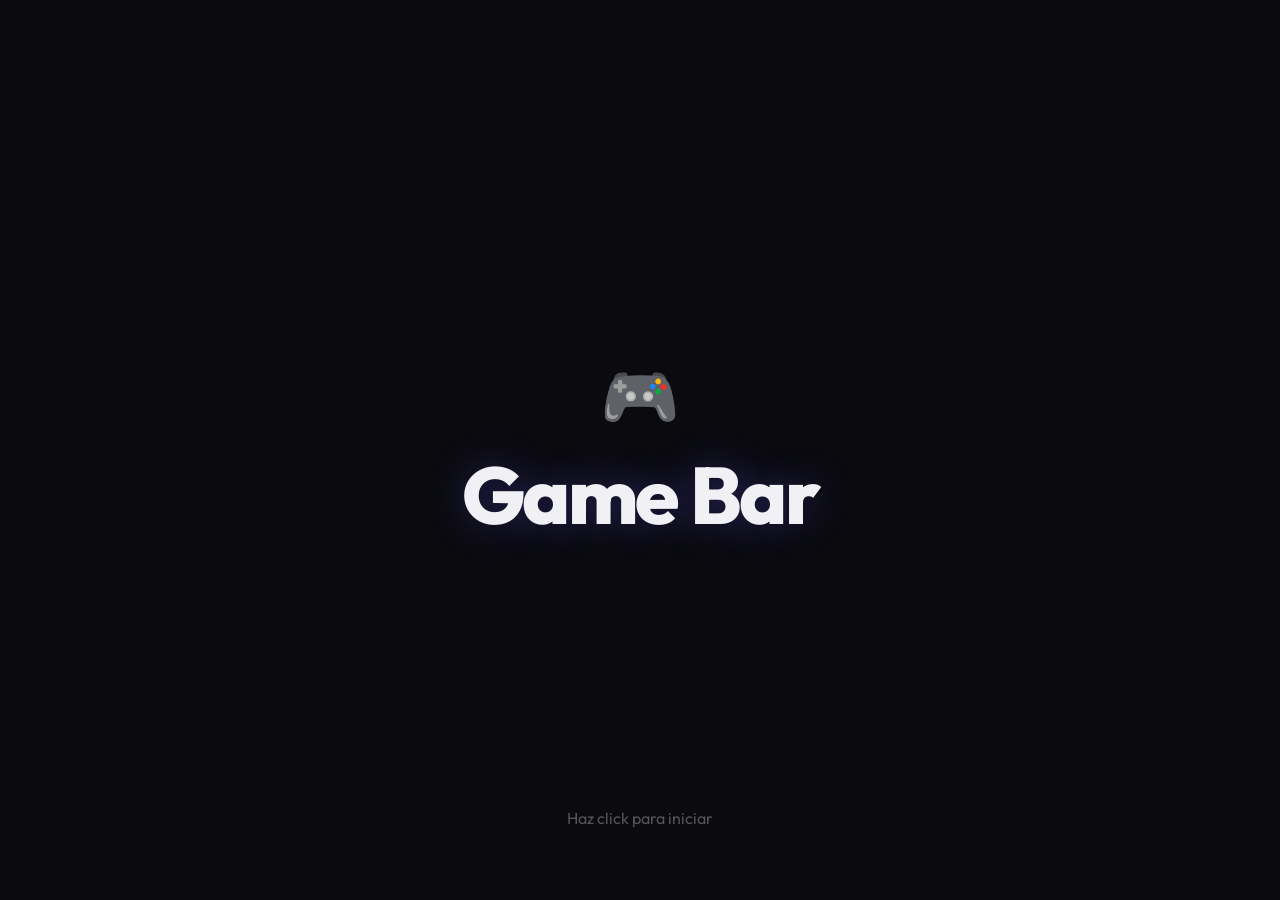
==== commit 0e2326d3: "fixed and modified a lot of the main turn based combat" ====
--- a/index.html
+++ b/index.html
@@ -2,13 +2,13 @@
 <html lang="es">
 <head>
     <meta charset="UTF-8">
-    <meta name="viewport" content="width=device-width, initial-scale=1.0">
+    <meta name="viewport" content="width=device-width, initial-scale=1.0, maximum-scale=1.0, user-scalable=no">
     <title>Game Bar</title>
     <link rel="stylesheet" href="styles.css">
 </head>
 <body class="tema-default">
 
-    <!-- ═══════ PANTALLA 1: Título ═══════ -->
+    <!-- P1: Título -->
     <div id="pantalla-titulo" class="pantalla activa">
         <div class="titulo-contenido">
             <div class="titulo-icono">🎮</div>
@@ -17,7 +17,7 @@
         <p class="titulo-click">Haz click para iniciar</p>
     </div>
 
-    <!-- ═══════ PANTALLA 2: Selección de modo ═══════ -->
+    <!-- P2: Modos -->
     <div id="pantalla-modos" class="pantalla">
         <div class="modos-contenido">
             <h2 class="modos-titulo">Selecciona modo de juego</h2>
@@ -34,7 +34,7 @@
         </div>
     </div>
 
-    <!-- ═══════ PANTALLA 3: Juego Clásico ═══════ -->
+    <!-- P3: Clásico -->
     <div id="pantalla-juego" class="pantalla">
         <div id="app">
             <header id="cabecera"><h1>⚔️ Campo de Batalla</h1><p class="subtitulo">Aliados vs Enemigos</p></header>
@@ -55,7 +55,7 @@
         </div>
     </div>
 
-    <!-- ═══════ PANTALLA 4: Selección de personajes (Lotus) ═══════ -->
+    <!-- P4: Selección personajes -->
     <div id="pantalla-seleccion" class="pantalla">
         <div class="seleccion-contenido">
             <h2 class="seleccion-titulo">Elige tu equipo</h2>
@@ -73,41 +73,81 @@
         </div>
     </div>
 
-    <!-- ═══════ PANTALLA 5: Combate por turnos ═══════ -->
+    <!-- P5: Combate -->
     <div id="pantalla-combate" class="pantalla">
-        <div class="batalla-escena" id="batalla-escena">
-            <!-- Fondo de batalla (via CSS background-image) -->
-
-            <!-- Barra de orden de turnos (esquina sup. derecha) -->
-            <div class="turno-barra" id="turno-barra">
-                <div class="turno-contador" id="turno-contador">Turno 0</div>
-                <div class="turno-lista" id="turno-lista"></div>
-            </div>
-
-            <!-- Zona enemigo (arriba derecha del campo) -->
-            <div class="zona-enemigo" id="zona-enemigo">
-                <div class="enemigo-placeholder">Enemigo (próximamente)</div>
-            </div>
-
-            <!-- Zona personaje activo (abajo izquierda del campo) -->
-            <div class="zona-aliado" id="zona-aliado">
-                <canvas id="sprite-canvas"></canvas>
-            </div>
-
-            <!-- Panel de acciones (abajo derecha) -->
-            <div class="panel-acciones" id="panel-acciones">
-                <div class="panel-acciones-info">
-                    <span class="pa-nombre" id="pa-nombre">—</span>
-                    <span class="pa-hp" id="pa-hp">HP: — / —</span>
+        <div class="batalla-viewport" id="batalla-viewport">
+            <div class="batalla-campo" id="batalla-campo">
+                <!--
+                    POSICIÓN DE SPRITES — editar aquí (index.html, líneas 82-97)
+                    Según CombatEntityPlacement.png:
+                    - Aliado 0 (trasero-izq): left:5%, top:62%
+                    - Aliado 1 (centro):      left:28%, top:58%
+                    - Aliado 2 (delantero):   left:15%, top:74%
+                    - Enemigo (derecha):       left:72%, top:58%
+                -->
+                <div class="campo-actor aliado-slot" id="aliado-0" style="left:5%;top:95%">
+                    <canvas class="actor-canvas"></canvas>
+                    <div class="hp-bar-wrapper oculto"><img src="Assets/HPBar.png" class="hp-bar-bg"><div class="hp-bar-fill"></div><span class="hp-text">0/0</span></div>
                 </div>
-                <div class="panel-acciones-btns">
-                    <button id="btn-atacar" class="btn-accion">⚔️ Atacar</button>
-                    <button id="btn-defender" class="btn-accion">🛡️ Defender</button>
+                <div class="campo-actor aliado-slot" id="aliado-1" style="left:28%;top:90%">
+                    <canvas class="actor-canvas"></canvas>
+                    <div class="hp-bar-wrapper oculto"><img src="Assets/HPBar.png" class="hp-bar-bg"><div class="hp-bar-fill"></div><span class="hp-text">0/0</span></div>
+                </div>
+                <div class="campo-actor aliado-slot" id="aliado-2" style="left:15%;top:92%">
+                    <canvas class="actor-canvas"></canvas>
+                    <div class="hp-bar-wrapper oculto"><img src="Assets/HPBar.png" class="hp-bar-bg"><div class="hp-bar-fill"></div><span class="hp-text">0/0</span></div>
+                </div>
+                <div class="campo-actor enemigo-slot" id="enemigo-slot" style="left:72%;top:95%">
+                    <canvas class="actor-canvas"></canvas>
+                    <div class="hp-bar-wrapper oculto"><img src="Assets/HPBar.png" class="hp-bar-bg"><div class="hp-bar-fill"></div><span class="hp-text">0/0</span></div>
                 </div>
             </div>
+        </div>
 
-            <!-- Botón volver al menú -->
-            <button id="btn-combate-menu" class="btn-flotante-menu">🏠</button>
+        <!-- HUD: Barra turnos (sup izq) -->
+        <div class="hud-turnbar" id="hud-turnbar">
+            <div class="turnbar-counter"><img src="Assets/TurnCounter.png" class="turnbar-counter-bg"><span class="turnbar-counter-text" id="turnbar-counter-text">Turno 0</span></div>
+            <div class="turnbar-body"><img src="Assets/ActionBar.png" class="turnbar-body-bg"><div class="turnbar-icons" id="turnbar-icons"></div></div>
+        </div>
+
+        <!-- HUD: Pausa (sup der) -->
+        <button class="hud-pause" id="hud-pause"><img src="Assets/PauseButton.png"></button>
+
+        <!-- ActionMenu (aparece EN el campo junto al personaje activo, dentro del zoom) -->
+        <div class="action-menu oculto" id="action-menu">
+            <div class="action-menu-inner">
+                <img src="Assets/ActionMenu.png" class="action-menu-bg">
+                <span class="action-menu-name" id="action-menu-name">Nombre</span>
+                <div class="action-menu-btns">
+                    <button class="am-btn" id="am-atacar"><img src="Assets/BotonAtacar.png"></button>
+                    <button class="am-btn" id="am-defender"><img src="Assets/BotonDefender.png"></button>
+                </div>
+            </div>
+        </div>
+
+        <!-- AttackMenu (reemplaza ActionMenu al pulsar Atacar) -->
+        <div class="attack-menu oculto" id="attack-menu">
+            <div class="attack-menu-inner">
+                <img src="Assets/AttackMenu.png" class="attack-menu-bg">
+                <button class="atk-volver" id="atk-volver"><img src="Assets/BotonVolver.png"></button>
+                <div class="atk-grid" id="atk-grid">
+                    <!-- Botones de ataque generados por JS -->
+                </div>
+            </div>
+        </div>
+
+        <!-- Menú pausa -->
+        <div class="pause-overlay oculto" id="pause-overlay">
+            <div class="pause-menu">
+                <img src="Assets/Menu.png" class="pause-menu-bg">
+                <div class="pause-menu-content">
+                    <label class="vol-label">🔊 Volumen<input type="range" id="vol-slider" min="0" max="100" value="50" class="vol-slider"></label>
+                </div>
+                <div class="pause-menu-btns">
+                    <button class="pause-btn" id="btn-continue"><img src="Assets/ContinueButton.png"></button>
+                    <button class="pause-btn" id="btn-exit"><img src="Assets/ExitButton.png"></button>
+                </div>
+            </div>
         </div>
     </div>
 
--- a/styles.css
+++ b/styles.css
@@ -1,214 +1,177 @@
-/* styles.css — Game Bar */
+/* styles.css — Game Bar — Responsive */
 @import url('https://fonts.googleapis.com/css2?family=JetBrains+Mono:wght@400;700&family=Outfit:wght@400;600;800&family=Noto+Serif+JP:wght@400;700&display=swap');
 
-/* ── Temas ── */
-.tema-default {
-    --t-fondo:#0a0a0f;--t-fondo-panel:#12121a;--t-borde:#1e1e2e;
-    --t-texto:#c8c8d4;--t-texto-claro:#f0f0f5;
-    --t-acento:#6c63ff;--t-acento-hover:#8b83ff;--t-acento-glow:rgba(108,99,255,.3);
-}
-.tema-lotus {
-    --t-fondo:#1a2210;--t-fondo-panel:#222e16;--t-borde:#3a5224;
-    --t-texto:#c5d4a8;--t-texto-claro:#ecefe1;
-    --t-acento:#aacc24;--t-acento-hover:#c2e63a;--t-acento-glow:rgba(170,204,36,.3);
-}
-:root { --aliado:#f5c842;--enemigo:#e84545;--exito:#42f5a0;--derrota:#e84545;--radio:10px;--sombra:0 4px 24px rgba(0,0,0,.5); }
+.tema-default{--t-fondo:#0a0a0f;--t-fondo-panel:#12121a;--t-borde:#1e1e2e;--t-texto:#c8c8d4;--t-texto-claro:#f0f0f5;--t-acento:#6c63ff;--t-acento-hover:#8b83ff;--t-acento-glow:rgba(108,99,255,.3)}
+.tema-lotus{--t-fondo:#1a2210;--t-fondo-panel:#222e16;--t-borde:#3a5224;--t-texto:#c5d4a8;--t-texto-claro:#ecefe1;--t-acento:#aacc24;--t-acento-hover:#c2e63a;--t-acento-glow:rgba(170,204,36,.3)}
+:root{--radio:10px}
 
-/* ── Base ── */
 *,*::before,*::after{margin:0;padding:0;box-sizing:border-box}
-body{font-family:'Outfit',sans-serif;background:var(--t-fondo);color:var(--t-texto);min-height:100vh;overflow:hidden;transition:background-color .8s ease,color .6s ease}
+html{font-size:clamp(12px,1.8vw,16px)}
+body{font-family:'Outfit',sans-serif;background:var(--t-fondo);color:var(--t-texto);min-height:100vh;min-height:100dvh;overflow:hidden;transition:background-color .8s ease,color .6s ease}
 
 /* ── Pantallas ── */
-.pantalla{position:fixed;inset:0;display:flex;flex-direction:column;justify-content:center;align-items:center;opacity:0;visibility:hidden;transition:opacity .5s ease,visibility .5s ease;z-index:1}
+.pantalla{position:fixed;inset:0;display:flex;flex-direction:column;justify-content:center;align-items:center;opacity:0;visibility:hidden;transition:opacity .5s,visibility .5s;z-index:1}
 .pantalla.activa{opacity:1;visibility:visible;z-index:10}
+.oculto{display:none!important}
 
 /* ── P1: Título ── */
 #pantalla-titulo{cursor:pointer;user-select:none;padding:2rem}
 .titulo-contenido{text-align:center;animation:fadeInUp 1.2s ease-out both}
-.titulo-icono{font-size:4rem;margin-bottom:.5rem;animation:flotar 3s ease-in-out infinite}
-.titulo-principal{font-weight:800;font-size:clamp(2.8rem,8vw,5rem);color:var(--t-texto-claro);letter-spacing:-.03em;text-shadow:0 0 40px var(--t-acento-glow);transition:text-shadow .8s}
-.titulo-click{position:absolute;bottom:12vh;left:0;right:0;text-align:center;font-size:clamp(.85rem,2vw,1rem);color:#555;letter-spacing:.08em;animation:parpadeo 2.5s ease-in-out infinite,fadeIn 2s .8s ease-out both}
+.titulo-icono{font-size:clamp(2.5rem,6vw,4rem);margin-bottom:.5rem;animation:flotar 3s ease-in-out infinite}
+.titulo-principal{font-weight:800;font-size:clamp(2rem,7vw,5rem);color:var(--t-texto-claro);letter-spacing:-.03em;text-shadow:0 0 40px var(--t-acento-glow)}
+.titulo-click{position:absolute;bottom:max(3rem,8vh);left:0;right:0;text-align:center;font-size:clamp(.75rem,2vw,1rem);color:#555;animation:parpadeo 2.5s ease-in-out infinite,fadeIn 2s .8s ease-out both}
 
 /* ── P2: Modos ── */
-#pantalla-modos{padding:2rem}
-.modos-contenido{display:flex;flex-direction:column;align-items:center;gap:2rem;max-width:500px;width:100%}
-.modos-titulo{font-weight:800;font-size:clamp(1.3rem,4vw,1.8rem);color:var(--t-texto-claro);text-align:center;transition:color .6s}
-.modos-selector{display:flex;align-items:center;gap:1rem;width:100%}
-.flecha-modo{flex-shrink:0;width:48px;height:48px;display:flex;align-items:center;justify-content:center;border:1px solid var(--t-borde);border-radius:50%;background:var(--t-fondo-panel);color:var(--t-texto-claro);font-size:1.6rem;cursor:pointer;transition:all .25s;padding:0;font-family:'Outfit'}
-.flecha-modo:hover{background:var(--t-acento);border-color:var(--t-acento);transform:scale(1.1);box-shadow:0 0 20px var(--t-acento-glow)}
-.modo-actual{flex:1;text-align:center;min-height:90px;display:flex;flex-direction:column;justify-content:center;background:var(--t-fondo-panel);border:1px solid var(--t-borde);border-radius:var(--radio);padding:1rem;transition:background-color .6s,border-color .6s}
-.modo-nombre{font-weight:700;font-size:clamp(1.1rem,3vw,1.4rem);color:var(--t-acento);display:block;margin-bottom:.3rem;transition:color .6s}
-.modo-descripcion{font-size:clamp(.75rem,2vw,.85rem);color:#888;line-height:1.4}
+#pantalla-modos{padding:1rem}
+.modos-contenido{display:flex;flex-direction:column;align-items:center;gap:clamp(1rem,3vw,2rem);max-width:500px;width:100%}
+.modos-titulo{font-weight:800;font-size:clamp(1.1rem,3.5vw,1.8rem);color:var(--t-texto-claro);text-align:center}
+.modos-selector{display:flex;align-items:center;gap:.8rem;width:100%}
+.flecha-modo{flex-shrink:0;width:clamp(36px,8vw,48px);height:clamp(36px,8vw,48px);display:flex;align-items:center;justify-content:center;border:1px solid var(--t-borde);border-radius:50%;background:var(--t-fondo-panel);color:var(--t-texto-claro);font-size:1.4rem;cursor:pointer;transition:all .25s;padding:0}
+.flecha-modo:hover{background:var(--t-acento);border-color:var(--t-acento);transform:scale(1.1)}
+.modo-actual{flex:1;text-align:center;min-height:70px;display:flex;flex-direction:column;justify-content:center;background:var(--t-fondo-panel);border:1px solid var(--t-borde);border-radius:var(--radio);padding:.8rem;transition:background-color .6s,border-color .6s}
+.modo-nombre{font-weight:700;font-size:clamp(.95rem,2.5vw,1.4rem);color:var(--t-acento);display:block;margin-bottom:.2rem}
+.modo-descripcion{font-size:clamp(.65rem,1.8vw,.85rem);color:#888;line-height:1.4}
 .modos-indicadores{display:flex;gap:.5rem}
 .indicador-dot{width:8px;height:8px;border-radius:50%;background:var(--t-borde);transition:all .3s;cursor:pointer}
 .indicador-dot.activo{background:var(--t-acento);box-shadow:0 0 8px var(--t-acento-glow);transform:scale(1.25)}
 
 /* Botones */
-.btn-jugar,.btn-accion{font-family:'Outfit';font-weight:700;font-size:1rem;padding:.7rem 2.5rem;border:none;border-radius:var(--radio);background:var(--t-acento);color:#fff;cursor:pointer;transition:all .3s;letter-spacing:.04em}
-.btn-jugar:hover,.btn-accion:hover{background:var(--t-acento-hover);transform:translateY(-2px);box-shadow:0 8px 30px var(--t-acento-glow)}
-.btn-jugar:disabled,.btn-accion:disabled{opacity:.35;cursor:not-allowed;transform:none;box-shadow:none}
-.btn-secundario{font-family:'Outfit';font-weight:600;font-size:.85rem;padding:.55rem 1.2rem;border:1px solid var(--t-borde);border-radius:var(--radio);background:var(--t-fondo-panel);color:var(--t-texto-claro);cursor:pointer;transition:all .2s}
+.btn-jugar{font-family:'Outfit';font-weight:700;font-size:clamp(.85rem,2vw,1rem);padding:clamp(.5rem,1.5vw,.7rem) clamp(1.5rem,4vw,2.5rem);border:none;border-radius:var(--radio);background:var(--t-acento);color:#fff;cursor:pointer;transition:all .3s}
+.btn-jugar:hover{background:var(--t-acento-hover);transform:translateY(-2px);box-shadow:0 8px 30px var(--t-acento-glow)}
+.btn-jugar:disabled{opacity:.35;cursor:not-allowed;transform:none;box-shadow:none}
+.btn-secundario{font-family:'Outfit';font-weight:600;font-size:.8rem;padding:.45rem 1rem;border:1px solid var(--t-borde);border-radius:var(--radio);background:var(--t-fondo-panel);color:var(--t-texto-claro);cursor:pointer;transition:all .2s}
 .btn-secundario:hover{background:var(--t-acento);border-color:var(--t-acento)}
-button{font-family:'Outfit';font-weight:600;font-size:.85rem;padding:.55rem 1.2rem;border:1px solid var(--t-borde);border-radius:var(--radio);background:var(--t-fondo-panel);color:var(--t-texto-claro);cursor:pointer;transition:all .2s}
-button:hover:not(:disabled){background:var(--t-acento);border-color:var(--t-acento);transform:translateY(-1px)}
+button{font-family:'Outfit';font-weight:600;font-size:.8rem;padding:.45rem 1rem;border:1px solid var(--t-borde);border-radius:var(--radio);background:var(--t-fondo-panel);color:var(--t-texto-claro);cursor:pointer;transition:all .2s}
+button:hover:not(:disabled){background:var(--t-acento);border-color:var(--t-acento)}
 button:disabled{opacity:.35;cursor:not-allowed}
 
 /* ── P3: Clásico ── */
 #pantalla-juego{overflow-y:auto;padding:1rem}
-#app{display:flex;flex-direction:column;align-items:center;gap:1rem;max-width:700px;width:100%}
+#app{display:flex;flex-direction:column;align-items:center;gap:.8rem;max-width:700px;width:100%}
 #cabecera{text-align:center}
-#cabecera h1{font-weight:800;font-size:1.8rem;color:var(--t-texto-claro)}
-.subtitulo{font-size:.85rem;color:#666;margin-top:.2rem}
-#panel-info{display:flex;justify-content:space-between;width:100%;gap:.5rem}
-.contador{flex:1;display:flex;flex-direction:column;align-items:center;background:var(--t-fondo-panel);border:1px solid var(--t-borde);border-radius:var(--radio);padding:.6rem .8rem}
-.contador .etiqueta{font-size:.75rem;text-transform:uppercase;letter-spacing:.08em;color:#888}
-.contador .valor{font-family:'JetBrains Mono',monospace;font-size:1.5rem;font-weight:700;color:var(--t-texto-claro)}
-.aliados .valor{color:var(--aliado)}.enemigos .valor{color:var(--enemigo)}
-#tablero{border:2px solid var(--t-borde);border-radius:var(--radio);box-shadow:var(--sombra);background:var(--t-fondo-panel);image-rendering:pixelated;width:100%;max-width:600px;aspect-ratio:1}
-#controles{display:flex;flex-wrap:wrap;gap:.5rem;justify-content:center;align-items:center}
-.control-velocidad{display:flex;align-items:center;gap:.5rem;font-size:.8rem;color:#888}
-#rango-velocidad{width:90px;accent-color:var(--t-acento)}
-#texto-velocidad{font-family:'JetBrains Mono',monospace;font-size:.75rem;min-width:3.5em}
-#mensaje-final{font-weight:800;font-size:1.4rem;padding:.8rem 1.6rem;border-radius:var(--radio);text-align:center}
-#mensaje-final.victoria{color:var(--exito);background:rgba(66,245,160,.08);border:1px solid rgba(66,245,160,.25)}
-#mensaje-final.derrota{color:var(--derrota);background:rgba(232,69,69,.08);border:1px solid rgba(232,69,69,.25)}
-.oculto{display:none!important}
+#cabecera h1{font-weight:800;font-size:clamp(1.2rem,3vw,1.8rem);color:var(--t-texto-claro)}
+.subtitulo{font-size:.75rem;color:#666;margin-top:.1rem}
+#panel-info{display:flex;justify-content:space-between;width:100%;gap:.4rem}
+.contador{flex:1;display:flex;flex-direction:column;align-items:center;background:var(--t-fondo-panel);border:1px solid var(--t-borde);border-radius:var(--radio);padding:.4rem .6rem}
+.contador .etiqueta{font-size:.65rem;text-transform:uppercase;color:#888}
+.contador .valor{font-family:'JetBrains Mono',monospace;font-size:clamp(1rem,2.5vw,1.5rem);font-weight:700;color:var(--t-texto-claro)}
+#tablero{border:2px solid var(--t-borde);border-radius:var(--radio);background:var(--t-fondo-panel);width:100%;max-width:600px;aspect-ratio:1}
+#controles{display:flex;flex-wrap:wrap;gap:.4rem;justify-content:center}
+.control-velocidad{display:flex;align-items:center;gap:.4rem;font-size:.7rem;color:#888}
+#rango-velocidad{width:70px;accent-color:var(--t-acento)}
+#texto-velocidad{font-family:'JetBrains Mono',monospace;font-size:.65rem}
+#mensaje-final{font-weight:800;font-size:clamp(1rem,3vw,1.4rem);padding:.6rem 1.2rem;border-radius:var(--radio);text-align:center}
+#mensaje-final.victoria{color:#42f5a0;background:rgba(66,245,160,.08);border:1px solid rgba(66,245,160,.25)}
+#mensaje-final.derrota{color:#e84545;background:rgba(232,69,69,.08);border:1px solid rgba(232,69,69,.25)}
 
-/* ── P4: Selección de personajes ── */
-#pantalla-seleccion{overflow-y:auto;padding:1.5rem}
-.seleccion-contenido{display:flex;flex-direction:column;align-items:center;gap:1.2rem;max-width:750px;width:100%}
-.seleccion-titulo{font-family:'Noto Serif JP',serif;font-weight:700;font-size:clamp(1.4rem,4vw,2rem);color:var(--t-texto-claro)}
-.seleccion-sub{font-size:.9rem;color:#888}.seleccion-sub strong{color:var(--t-acento)}
-.equipo-actual{display:flex;align-items:center;gap:.8rem;background:var(--t-fondo-panel);border:1px solid var(--t-borde);border-radius:var(--radio);padding:.6rem 1rem;width:100%;max-width:600px}
-.equipo-label{font-size:.8rem;color:#888;white-space:nowrap}
-.equipo-slots{display:flex;gap:.4rem;flex:1;flex-wrap:wrap;min-height:32px}
-.equipo-slot{background:var(--t-acento);color:#fff;padding:.2rem .6rem;border-radius:6px;font-size:.75rem;font-weight:600;animation:aparecer .2s ease-out}
-.equipo-contador{font-family:'JetBrains Mono',monospace;font-size:.85rem;color:var(--t-acento);font-weight:700}
-
-/* Tarjetas de personaje (con retrato) */
-.grid-personajes{display:flex;flex-direction:column;gap:.6rem;width:100%}
-.tarjeta-personaje{display:flex;align-items:center;gap:.8rem;background:var(--t-fondo-panel);border:2px solid var(--t-borde);border-radius:var(--radio);padding:.6rem .8rem;cursor:pointer;transition:all .25s;user-select:none}
-.tarjeta-personaje:hover{border-color:var(--t-acento);transform:translateX(4px);box-shadow:0 4px 16px var(--t-acento-glow)}
-.tarjeta-personaje.seleccionado{border-color:var(--t-acento);background:rgba(170,204,36,.08);box-shadow:0 0 12px var(--t-acento-glow)}
+/* ── P4: Selección (responsive) ── */
+#pantalla-seleccion{overflow-y:auto;padding:1rem}
+.seleccion-contenido{display:flex;flex-direction:column;align-items:center;gap:.8rem;max-width:750px;width:100%}
+.seleccion-titulo{font-family:'Noto Serif JP',serif;font-weight:700;font-size:clamp(1.1rem,3.5vw,2rem);color:var(--t-texto-claro)}
+.seleccion-sub{font-size:clamp(.75rem,2vw,.9rem);color:#888}.seleccion-sub strong{color:var(--t-acento)}
+.equipo-actual{display:flex;align-items:center;gap:.6rem;background:var(--t-fondo-panel);border:1px solid var(--t-borde);border-radius:var(--radio);padding:.5rem .8rem;width:100%;max-width:600px;flex-wrap:wrap}
+.equipo-label{font-size:.75rem;color:#888}
+.equipo-slots{display:flex;gap:.3rem;flex:1;flex-wrap:wrap;min-height:28px}
+.equipo-slot{background:var(--t-acento);color:#fff;padding:.15rem .5rem;border-radius:5px;font-size:.7rem;font-weight:600}
+.equipo-contador{font-family:'JetBrains Mono',monospace;font-size:.8rem;color:var(--t-acento);font-weight:700}
+.grid-personajes{display:flex;flex-direction:column;gap:.5rem;width:100%;max-height:55vh;overflow-y:auto;padding-right:.3rem}
+.tarjeta-personaje{display:flex;align-items:center;gap:.6rem;background:var(--t-fondo-panel);border:2px solid var(--t-borde);border-radius:var(--radio);padding:.5rem .7rem;cursor:pointer;transition:all .25s;user-select:none;min-height:0}
+.tarjeta-personaje:hover{border-color:var(--t-acento);box-shadow:0 4px 16px var(--t-acento-glow)}
+.tarjeta-personaje.seleccionado{border-color:var(--t-acento);background:rgba(170,204,36,.08)}
 .tarjeta-personaje.deshabilitado{opacity:.4;cursor:not-allowed;pointer-events:none}
-.pj-retrato{width:56px;height:56px;border-radius:8px;object-fit:cover;background:var(--t-borde);flex-shrink:0;border:1px solid var(--t-borde)}
-.pj-info{flex:1;min-width:0}
-.pj-nombre{font-weight:700;font-size:.95rem;color:var(--t-texto-claro)}
-.pj-titulo{font-size:.72rem;color:#888;font-style:italic}
-.pj-efecto{display:inline-block;font-size:.65rem;font-weight:700;padding:.1rem .4rem;border-radius:4px;text-transform:uppercase;letter-spacing:.06em;margin-top:.2rem}
-.efecto-sangrado{background:#3d1515;color:#ff6b6b}
-.efecto-ruptura{background:#2d1f0a;color:#e8a838}
-.efecto-choque{background:#1a1a3a;color:#7c8aff}
-.efecto-marchitamiento{background:#2a1a2e;color:#c77dff}
-.efecto-fragilidad{background:#1a2a2a;color:#5ecfcf}
-.efecto-marca{background:#2e2a1a;color:#ffe066}
-.efecto-floracion{background:#1a2e1a;color:#7dff7d}
-.seleccion-acciones{display:flex;gap:.8rem;flex-wrap:wrap;justify-content:center}
+.pj-retrato{width:clamp(40px,10vw,56px);height:clamp(40px,10vw,56px);border-radius:8px;object-fit:cover;background:var(--t-borde);flex-shrink:0;border:1px solid var(--t-borde)}
+.pj-info{flex:1;min-width:0}.pj-nombre{font-weight:700;font-size:clamp(.8rem,2vw,.95rem);color:var(--t-texto-claro)}
+.pj-titulo{font-size:clamp(.6rem,1.5vw,.72rem);color:#888;font-style:italic}
+.pj-efecto{display:inline-block;font-size:.6rem;font-weight:700;padding:.1rem .35rem;border-radius:4px;text-transform:uppercase;margin-top:.15rem}
+.efecto-sangrado{background:#3d1515;color:#ff6b6b}.efecto-ruptura{background:#2d1f0a;color:#e8a838}.efecto-choque{background:#1a1a3a;color:#7c8aff}
+.efecto-marchitamiento{background:#2a1a2e;color:#c77dff}.efecto-fragilidad{background:#1a2a2a;color:#5ecfcf}.efecto-marca{background:#2e2a1a;color:#ffe066}.efecto-floracion{background:#1a2e1a;color:#7dff7d}
+.seleccion-acciones{display:flex;gap:.6rem;flex-wrap:wrap;justify-content:center}
 
 /* ══════════════════════════════════════════════════════════
-   P5: COMBATE — escena de batalla a pantalla completa
+   P5: COMBATE
    ══════════════════════════════════════════════════════════ */
-.batalla-escena{
-    position:relative;width:100%;height:100vh;
-    background:url('Backgrounds/summer5/Summer5.png') center/cover no-repeat;
-    overflow:hidden;
-}
+.batalla-viewport{position:absolute;inset:0;overflow:hidden;background:#000}
+.batalla-campo{position:absolute;width:100%;height:100%;background:url('Backgrounds/summer5/Summer5.png') center/cover no-repeat;transform-origin:0 0;transition:transform 1s cubic-bezier(.25,.46,.45,.94)}
 
-/* Barra de orden de turnos */
-.turno-barra{
-    position:absolute;top:12px;left:12px;z-index:20;
-    display:flex;flex-direction:column;align-items:center;gap:4px;
-    background:rgba(0,0,0,.65);backdrop-filter:blur(8px);
-    border:1px solid rgba(255,255,255,.1);border-radius:10px;
-    padding:8px 6px;min-width:70px;
-}
-.turno-contador{
-    font-family:'JetBrains Mono',monospace;font-size:.7rem;font-weight:700;
-    color:var(--t-acento);text-align:center;padding-bottom:4px;
-    border-bottom:1px solid rgba(255,255,255,.1);width:100%;
-}
-.turno-lista{display:flex;flex-direction:column;gap:3px;align-items:center}
-.turno-entry{
-    width:52px;height:52px;border-radius:8px;overflow:hidden;
-    border:2px solid transparent;transition:all .3s;
-    position:relative;
-}
-.turno-entry img{width:100%;height:100%;object-fit:cover}
-.turno-entry.activo{border-color:var(--t-acento);box-shadow:0 0 10px var(--t-acento-glow)}
-.turno-entry.completado{opacity:.35;filter:grayscale(.6)}
-.turno-entry-label{
-    position:absolute;bottom:0;left:0;right:0;
-    background:rgba(0,0,0,.7);font-size:.5rem;text-align:center;
-    color:#fff;padding:1px 0;font-weight:600;
-}
+/* Actores */
+.campo-actor{position:absolute;transform:translate(-50%,-100%);z-index:5;transition:opacity .4s ease}
+.campo-actor .actor-canvas{width:clamp(100px,18vw,160px);height:clamp(113px,20vw,180px);object-fit:contain}
+.enemigo-slot .actor-canvas{width:clamp(100px,18vw,160px);height:clamp(113px,20vw,180px);object-fit:contain}
+.campo-actor.activo-turno .actor-canvas{filter:drop-shadow(0 0 12px rgba(255,220,100,.6))}
 
-/* Zona del aliado (abajo izquierda) */
-.zona-aliado{
-    position:absolute;bottom:0;left:0;
-    width:45%;height:65%;
-    display:flex;align-items:flex-end;justify-content:center;
-    pointer-events:none;
-    transition:opacity .4s ease;
-}
-.zona-aliado.fade-out{opacity:0}
-.zona-aliado.fade-in{opacity:1}
-#sprite-canvas{
-    max-width:100%;max-height:100%;
-    width:auto;height:auto;
-}
+/* HP Bar */
+.hp-bar-wrapper{position:relative;width:clamp(80px,14vw,130px);margin:-2px auto 0;text-align:center}
+.enemigo-slot .hp-bar-wrapper{width:clamp(100px,18vw,160px)}
+.hp-bar-bg{width:100%;display:block}
+.hp-bar-fill{position:absolute;top:8%;left:4%;height:60%;background:#d91600;border-radius:3px;transition:width .5s ease}
+.hp-text{position:absolute;inset:0;display:flex;align-items:center;justify-content:center;font-family:'JetBrains Mono',monospace;font-size:clamp(.45rem,1vw,.6rem);font-weight:700;color:#fff;text-shadow:0 1px 2px rgba(0,0,0,.8)}
 
-/* Zona enemigo (arriba derecha) */
-.zona-enemigo{
-    position:absolute;top:10%;right:5%;
-    width:30%;height:35%;
-    display:flex;align-items:center;justify-content:center;
-}
-.enemigo-placeholder{
-    background:rgba(0,0,0,.5);color:#999;
-    padding:1.5rem 2rem;border-radius:var(--radio);
-    font-size:.85rem;font-weight:600;
-    border:1px dashed rgba(255,255,255,.15);
-}
+/* ── HUD: Barra turnos ── */
+.hud-turnbar{position:absolute;top:.5rem;left:.5rem;z-index:50;display:flex;flex-direction:column;align-items:center;width:clamp(55px,10vw,80px)}
+.turnbar-counter{position:relative;width:100%;height:clamp(16px,3vw,24px);margin-bottom:-2px}
+.turnbar-counter-bg{width:100%;height:100%;object-fit:fill}
+.turnbar-counter-text{position:absolute;inset:0;display:flex;align-items:center;justify-content:center;font-family:'JetBrains Mono',monospace;font-size:clamp(.35rem,.8vw,.5rem);font-weight:700;color:#d09e6b}
+.turnbar-body{position:relative;width:100%}
+.turnbar-body-bg{width:100%;display:block}
+.turnbar-icons{position:absolute;top:6px;left:0;right:0;display:flex;flex-direction:column;align-items:center;gap:3px;padding:3px 6px}
+.turnbar-icon{width:clamp(32px,6vw,52px);height:clamp(32px,6vw,52px);border-radius:5px;overflow:hidden;border:2px solid #d09e6b;opacity:.5;transition:all .3s}
+.turnbar-icon img{width:100%;height:100%;object-fit:cover}
+.turnbar-icon.tb-activo{opacity:1;box-shadow:0 0 8px rgba(208,158,107,.6);transform:scale(1.1)}
+.turnbar-icon.tb-done{opacity:.25;filter:grayscale(.5)}
 
-/* Panel de acciones (abajo derecha) */
-.panel-acciones{
-    position:absolute;bottom:16px;right:16px;z-index:20;
-    background:rgba(0,0,0,.72);backdrop-filter:blur(10px);
-    border:1px solid rgba(255,255,255,.1);border-radius:12px;
-    padding:12px 16px;min-width:200px;
-    display:flex;flex-direction:column;gap:10px;
-    transition:opacity .3s ease;
-}
-.panel-acciones-info{display:flex;flex-direction:column;gap:2px}
-.pa-nombre{font-weight:700;font-size:1rem;color:var(--t-texto-claro)}
-.pa-hp{font-family:'JetBrains Mono',monospace;font-size:.8rem;color:var(--t-acento)}
-.panel-acciones-btns{display:flex;gap:8px}
-.btn-accion{padding:.6rem 1.4rem;font-size:.9rem;flex:1}
+/* ── HUD: Pausa ── */
+.hud-pause{position:absolute;top:.5rem;right:.5rem;z-index:50;width:clamp(32px,6vw,48px);height:clamp(32px,6vw,48px);padding:0;border:none;background:none;cursor:pointer;transition:transform .2s}
+.hud-pause img{width:100%;height:100%}
+.hud-pause:hover{transform:scale(1.1);background:none;border:none}
 
-/* Botón flotante menú */
-.btn-flotante-menu{
-    position:absolute;top:12px;right:12px;z-index:20;
-    width:40px;height:40px;border-radius:50%;
-    background:rgba(0,0,0,.6);border:1px solid rgba(255,255,255,.15);
-    color:#fff;font-size:1.1rem;display:flex;align-items:center;justify-content:center;
-    cursor:pointer;transition:all .2s;padding:0;
-}
-.btn-flotante-menu:hover{background:var(--t-acento);border-color:var(--t-acento)}
+/* ── ActionMenu (junto al personaje, dentro del zoom) ── */
+.action-menu{position:absolute;z-index:60;pointer-events:auto}
+.action-menu-inner{position:relative;width:clamp(140px,22vw,220px);aspect-ratio:1}
+.action-menu-bg{position:absolute;inset:0;width:100%;height:100%;object-fit:fill}
+.action-menu-name{position:absolute;top:4%;left:0;right:0;text-align:center;font-family:'JetBrains Mono',monospace;font-size:clamp(.5rem,1.2vw,.75rem);font-weight:700;color:#d09e6b;z-index:1}
+.action-menu-btns{position:absolute;bottom:12%;left:10%;right:10%;display:flex;gap:4%;justify-content:center;z-index:1}
+.am-btn{background:none;border:none;padding:0;cursor:pointer;width:45%;transition:transform .15s}
+.am-btn img{width:100%;display:block}
+.am-btn:hover{transform:scale(1.08);background:none;border:none}
+
+/* ── AttackMenu ── */
+.attack-menu{position:absolute;z-index:60;pointer-events:auto}
+.attack-menu-inner{position:relative;width:clamp(140px,22vw,220px);aspect-ratio:1}
+.attack-menu-bg{position:absolute;inset:0;width:100%;height:100%;object-fit:fill}
+.atk-volver{position:absolute;top:4%;right:6%;z-index:1;background:none;border:none;padding:0;cursor:pointer;width:38%;transition:transform .15s}
+.atk-volver img{width:100%;display:block}
+.atk-volver:hover{transform:scale(1.08);background:none;border:none}
+.atk-grid{position:absolute;top:28%;left:8%;right:8%;bottom:8%;display:grid;grid-template-columns:1fr 1fr;gap:6%;z-index:1;align-content:center}
+.atk-btn{position:relative;background:none;border:none;padding:0;cursor:pointer;transition:transform .15s}
+.atk-btn img{width:100%;display:block}
+.atk-btn span{position:absolute;inset:0;display:flex;align-items:center;justify-content:center;font-family:'JetBrains Mono',monospace;font-size:clamp(.4rem,.9vw,.6rem);font-weight:700;color:#fff;text-shadow:0 1px 2px rgba(0,0,0,.6)}
+.atk-btn:hover{transform:scale(1.06);background:none;border:none}
+
+/* ── Pausa ── */
+.pause-overlay{position:absolute;inset:0;z-index:100;background:rgba(0,0,0,.6);display:flex;align-items:center;justify-content:center}
+.pause-menu{position:relative;width:min(380px,85vw);aspect-ratio:1}
+.pause-menu-bg{width:100%;height:100%;object-fit:fill;position:absolute;inset:0}
+.pause-menu-content{position:relative;z-index:1;padding:28% 15% 10%;display:flex;flex-direction:column;align-items:center;gap:12px}
+.vol-label{color:#d09e6b;font-weight:700;font-size:.8rem;display:flex;flex-direction:column;align-items:center;gap:5px;width:100%}
+.vol-slider{width:80%;accent-color:#d09e6b}
+.pause-menu-btns{position:relative;z-index:1;display:flex;justify-content:center;gap:10px;padding:0 10%}
+.pause-btn{background:none;border:none;cursor:pointer;padding:0;width:45%;transition:transform .2s}
+.pause-btn img{width:100%}
+.pause-btn:hover{transform:scale(1.05);background:none;border:none}
 
 /* ── Animaciones ── */
 @keyframes fadeIn{from{opacity:0}to{opacity:1}}
 @keyframes fadeInUp{from{opacity:0;transform:translateY(20px)}to{opacity:1;transform:translateY(0)}}
-@keyframes aparecer{from{opacity:0;transform:scale(.9)}to{opacity:1;transform:scale(1)}}
 @keyframes parpadeo{0%,100%{opacity:.3}50%{opacity:1}}
 @keyframes flotar{0%,100%{transform:translateY(0)}50%{transform:translateY(-8px)}}
 
-/* ── Responsive ── */
-@media(max-width:600px){
-    .turno-barra{left:6px;top:6px;min-width:55px;padding:6px 4px}
-    .turno-entry{width:40px;height:40px}
-    .panel-acciones{right:8px;bottom:8px;min-width:160px;padding:8px 10px}
-    .btn-accion{padding:.5rem 1rem;font-size:.8rem}
-    .titulo-click{bottom:8vh}
-    .tarjeta-personaje{padding:.5rem}
-    .pj-retrato{width:44px;height:44px}
+/* ── Responsive: móvil pequeño ── */
+@media(max-width:480px){
+    .grid-personajes{max-height:45vh}
+    .campo-actor .actor-canvas{width:80px}
+    .enemigo-slot .actor-canvas{width:110px}
 }
+@media(max-height:500px){
+    .grid-personajes{max-height:40vh}
+    .seleccion-titulo{font-size:1rem}
+}
